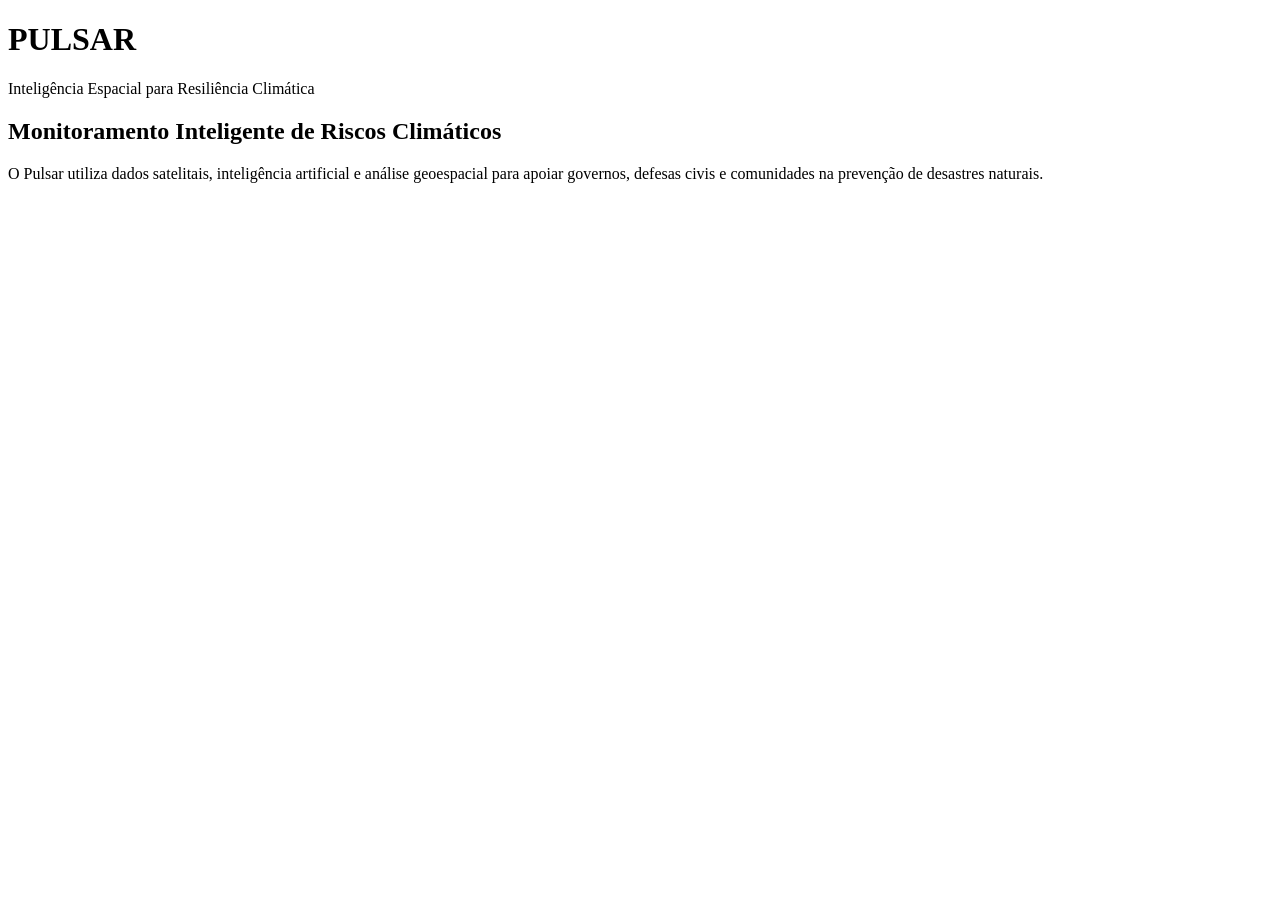
==== index.html @ d9151433 "feat: estrutura inicial do front-end Pulsar" ====
<!DOCTYPE html>
<html lang="pt-BR">
<head>
    <meta charset="UTF-8">
    <meta name="viewport" content="width=device-width, initial-scale=1.0">
    <title>Pulsar | Inteligência Espacial para Resiliência Climática</title>

    <link rel="stylesheet" href="css/style.css">
</head>

<body>

    <header>
        <h1>PULSAR</h1>
        <p>Inteligência Espacial para Resiliência Climática</p>
    </header>

    <main>

        <section>
            <h2>Monitoramento Inteligente de Riscos Climáticos</h2>

            <p>
                O Pulsar utiliza dados satelitais, inteligência artificial e análise geoespacial
                para apoiar governos, defesas civis e comunidades na prevenção de desastres naturais.
            </p>

        </section>

    </main>

    <script src="js/script.js"></script>

</body>
</html>
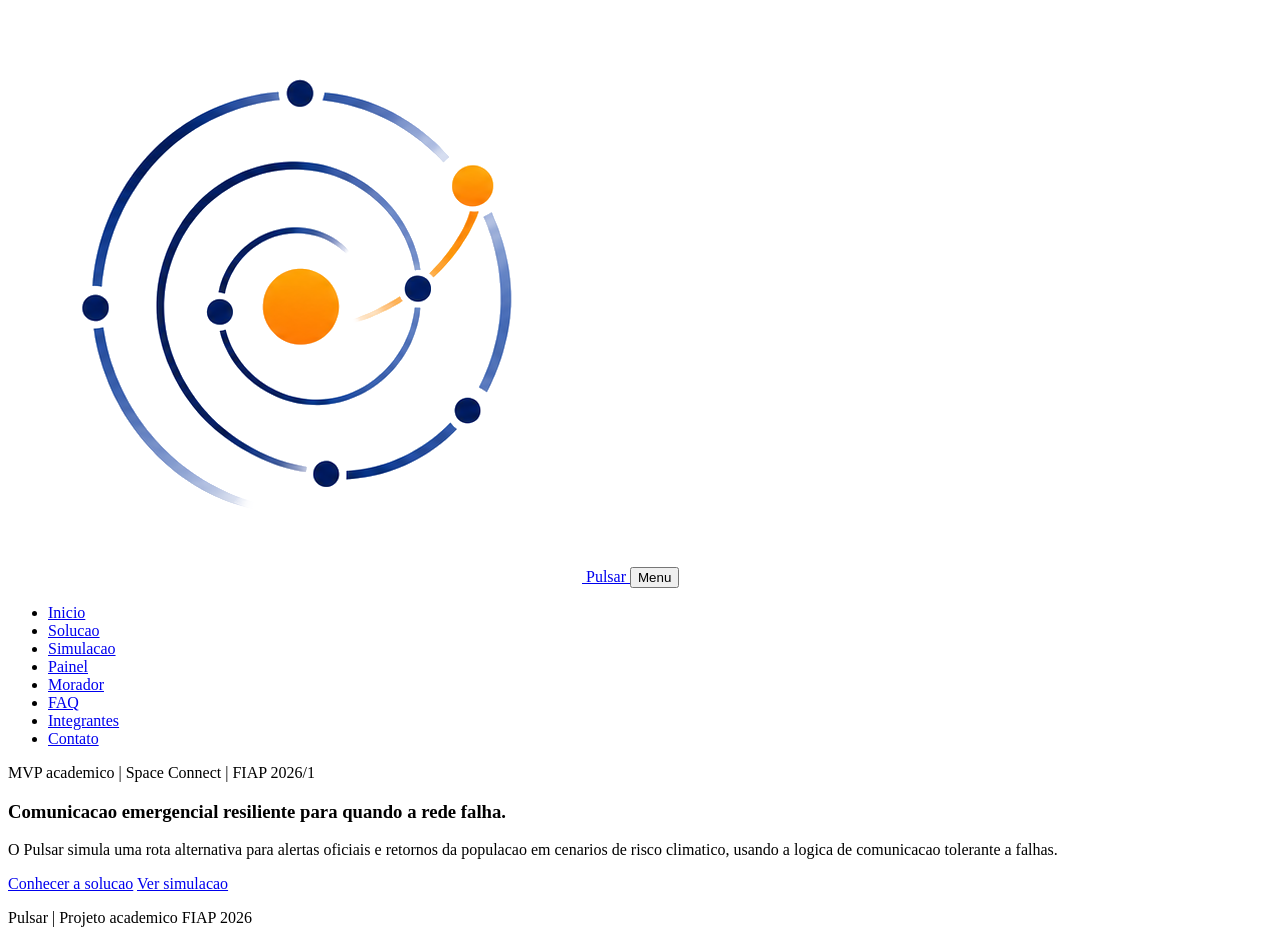
==== commit 2e88831f: "cria estrutura base das paginas" ====
--- a/index.html
+++ b/index.html
@@ -3,33 +3,58 @@
 <head>
     <meta charset="UTF-8">
     <meta name="viewport" content="width=device-width, initial-scale=1.0">
-    <title>Pulsar | Inteligência Espacial para Resiliência Climática</title>
-
+    <title>Pulsar | Comunicacao emergencial resiliente</title>
     <link rel="stylesheet" href="css/style.css">
 </head>
+<body>
+    <header class="site-header">
+        <div class="nav-container">
+            <a class="brand" href="index.html">
+                <img src="img/pulsar_icone_transparente.png" alt="Icone Pulsar">
+                <span>Pulsar</span>
+            </a>
 
-<body>
+            <button class="menu-toggle" type="button" aria-label="Abrir menu" aria-expanded="false" aria-controls="menu-principal">
+                Menu
+            </button>
 
-    <header>
-        <h1>PULSAR</h1>
-        <p>Inteligência Espacial para Resiliência Climática</p>
+            <nav class="site-nav" id="menu-principal">
+                <ul>
+                    <li><a class="active" href="index.html">Inicio</a></li>
+                    <li><a href="pages/sobre.html">Solucao</a></li>
+                    <li><a href="pages/simulador.html">Simulacao</a></li>
+                    <li><a href="pages/painel.html">Painel</a></li>
+                    <li><a href="pages/morador.html">Morador</a></li>
+                    <li><a href="pages/faq.html">FAQ</a></li>
+                    <li><a href="pages/integrantes.html">Integrantes</a></li>
+                    <li><a href="pages/contato.html">Contato</a></li>
+                </ul>
+            </nav>
+        </div>
     </header>
 
     <main>
+        <section class="hero-section home-hero">
+            <article class="hero-text">
+                <p class="tag">MVP academico | Space Connect | FIAP 2026/1</p>
+                <h1>Comunicacao emergencial resiliente para quando a rede falha.</h1>
+                <p>
+                    O Pulsar simula uma rota alternativa para alertas oficiais e retornos da populacao
+                    em cenarios de risco climatico, usando a logica de comunicacao tolerante a falhas.
+                </p>
 
-        <section>
-            <h2>Monitoramento Inteligente de Riscos Climáticos</h2>
-
-            <p>
-                O Pulsar utiliza dados satelitais, inteligência artificial e análise geoespacial
-                para apoiar governos, defesas civis e comunidades na prevenção de desastres naturais.
-            </p>
-
+                <nav class="hero-actions" aria-label="Acoes principais">
+                    <a class="btn primary" href="pages/sobre.html">Conhecer a solucao</a>
+                    <a class="btn secondary" href="pages/simulador.html">Ver simulacao</a>
+                </nav>
+            </article>
         </section>
-
     </main>
 
+    <footer class="site-footer">
+        <p>Pulsar | Projeto academico FIAP 2026</p>
+    </footer>
+
     <script src="js/script.js"></script>
-
 </body>
-</html>+</html>
--- a/css/style.css
+++ b/css/style.css
@@ -0,0 +1,16 @@
+:root {
+    --azul-principal: #0B2B6F;
+    --azul-institucional: #174B9A;
+    --azul-tecnico: #235C85;
+    --fundo-principal: #F6F8FB;
+    --fundo-superficie: #FBFCFF;
+    --borda-suave: #D9E2EF;
+    --texto-principal: #11243D;
+    --texto-secundario: #64748B;
+    --laranja: #F28A00;
+    --laranja-suave: #FFF7EC;
+    --vermelho: #E11D2E;
+    --verde: #178D46;
+    --sombra: 0 10px 24px rgba(17, 36, 61, 0.08);
+}
+
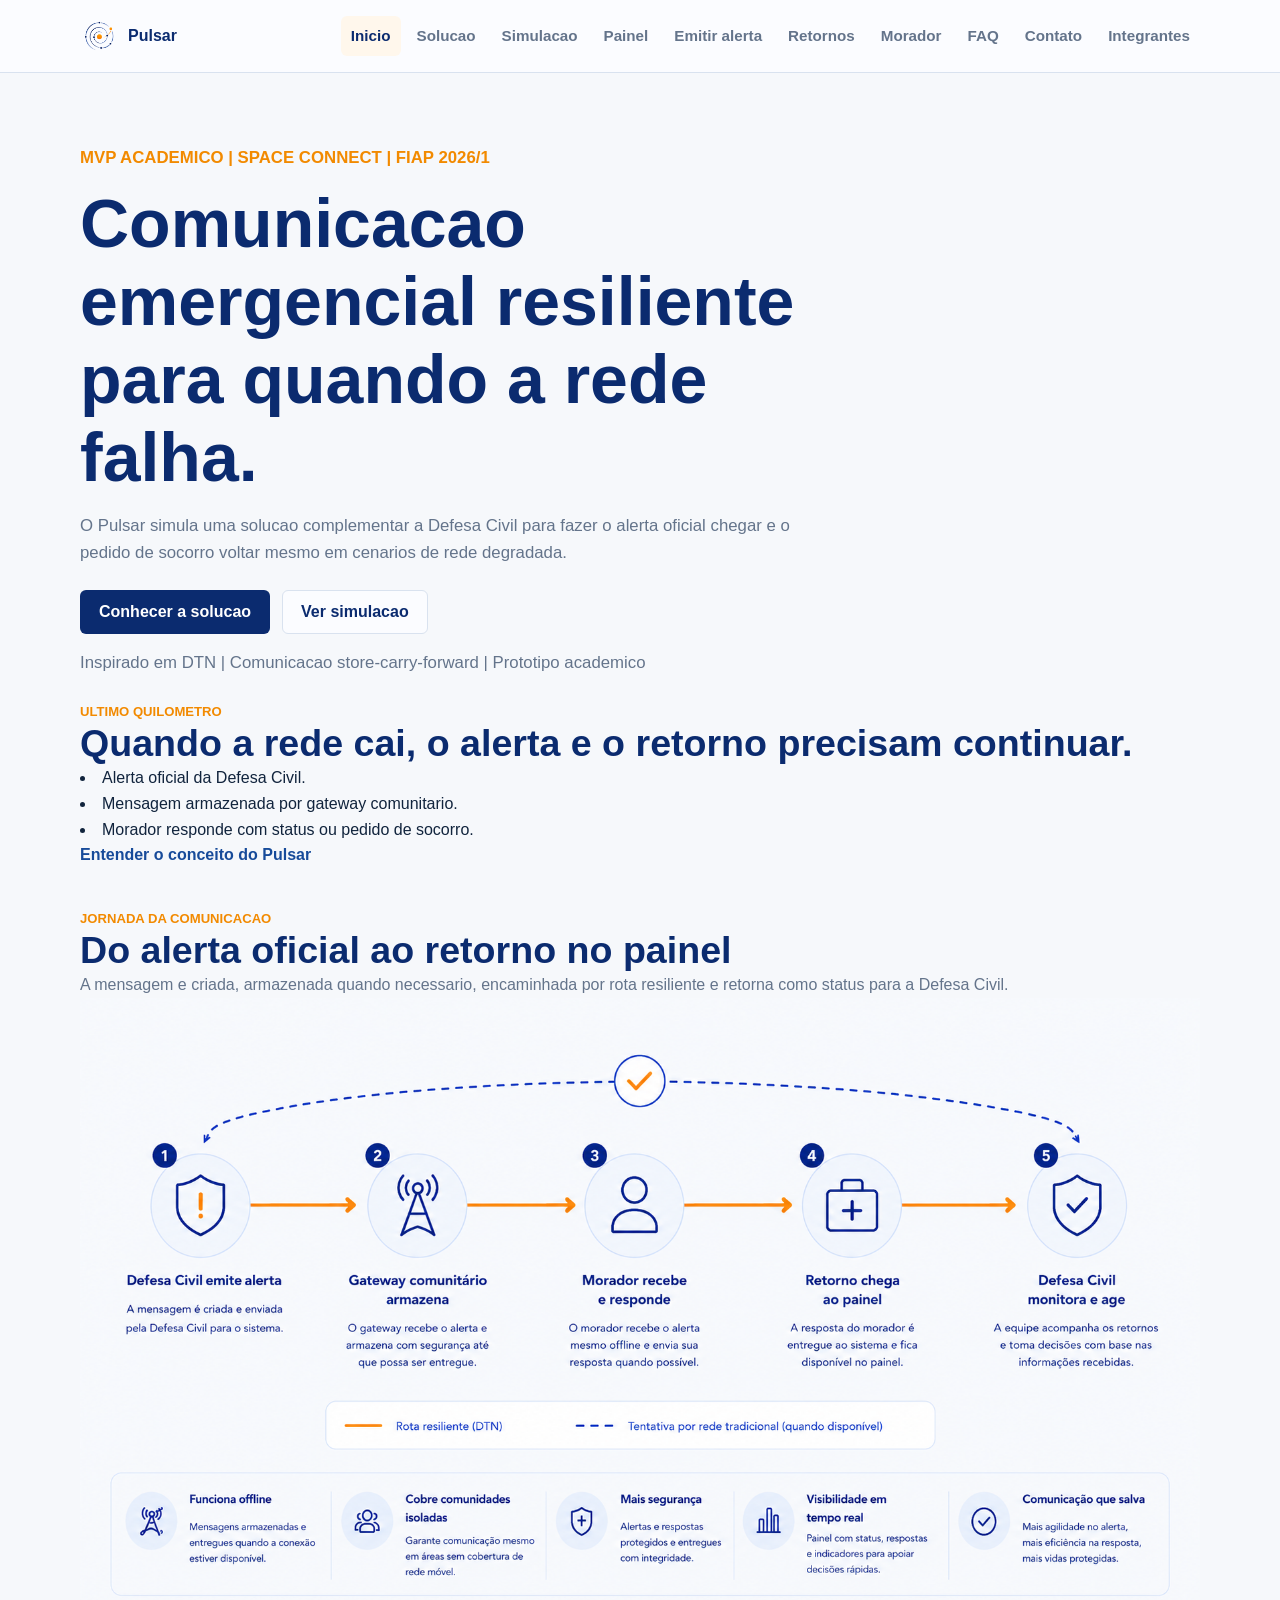
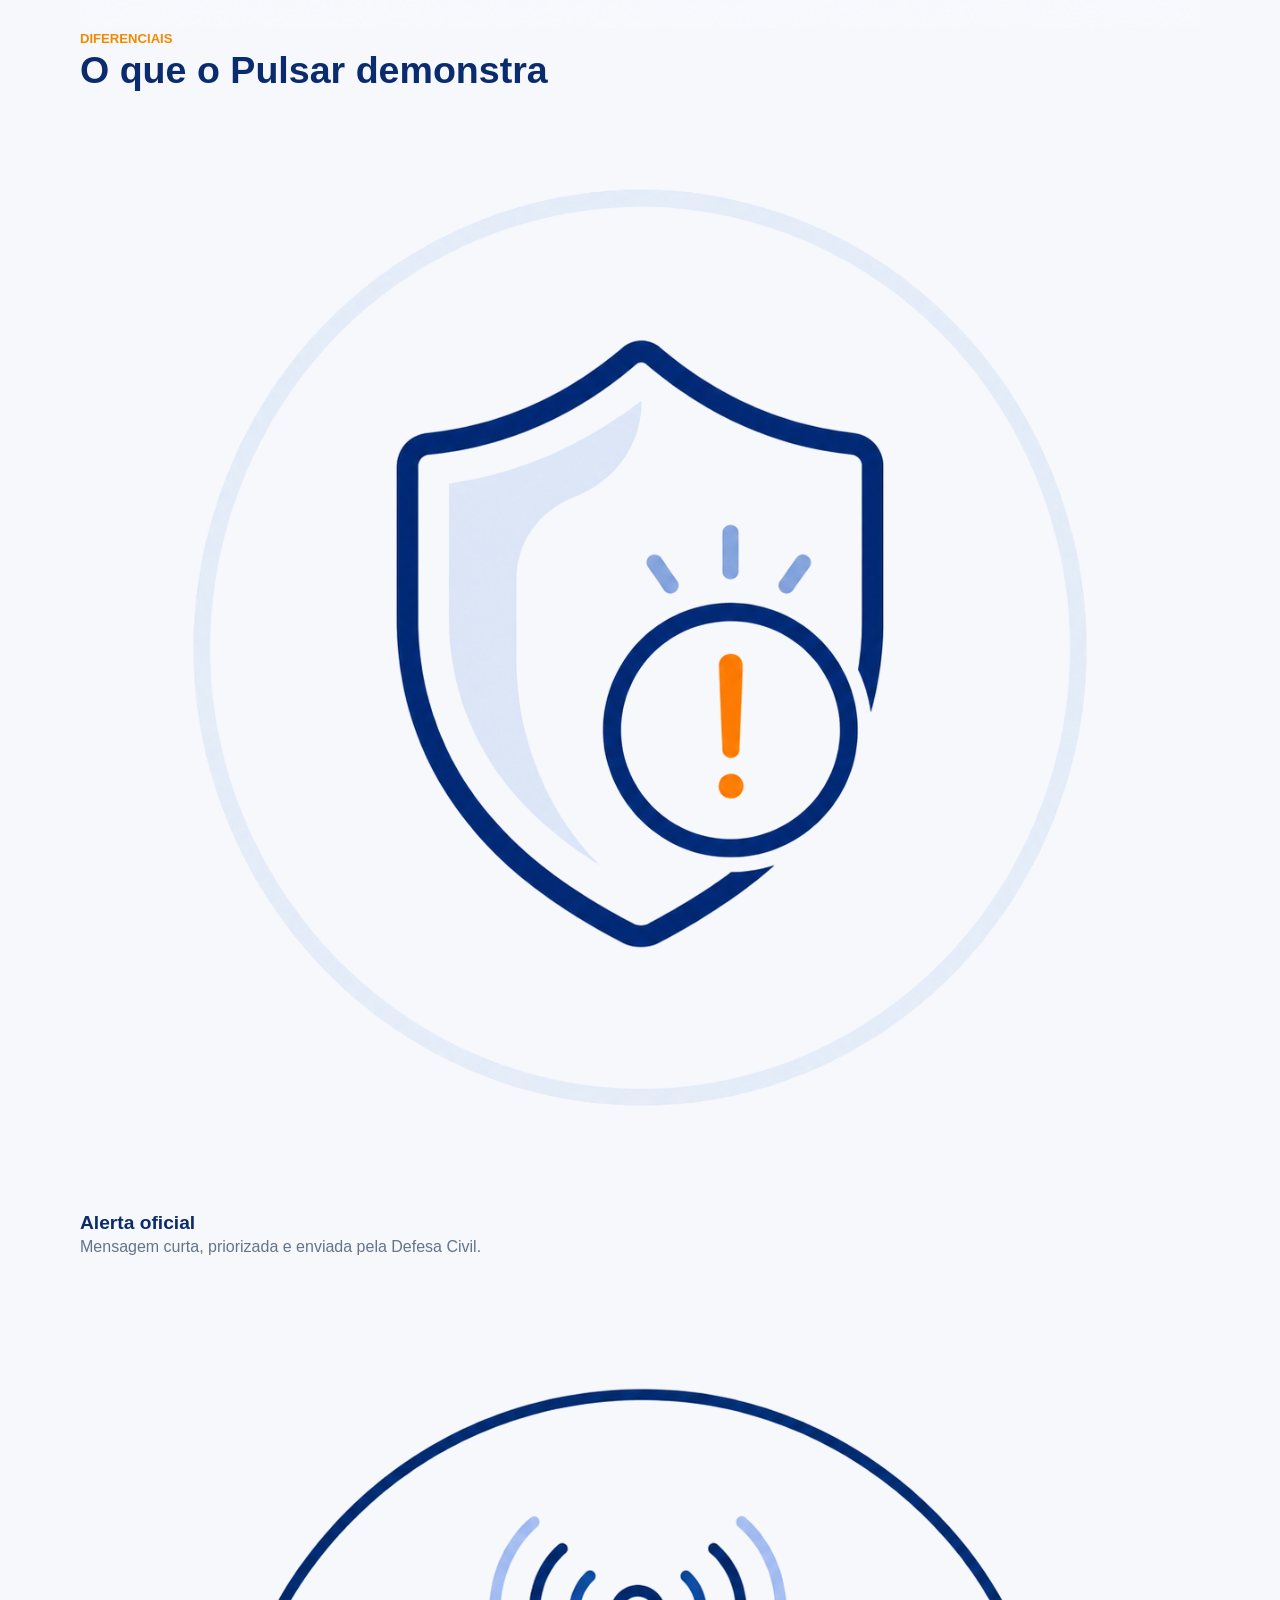
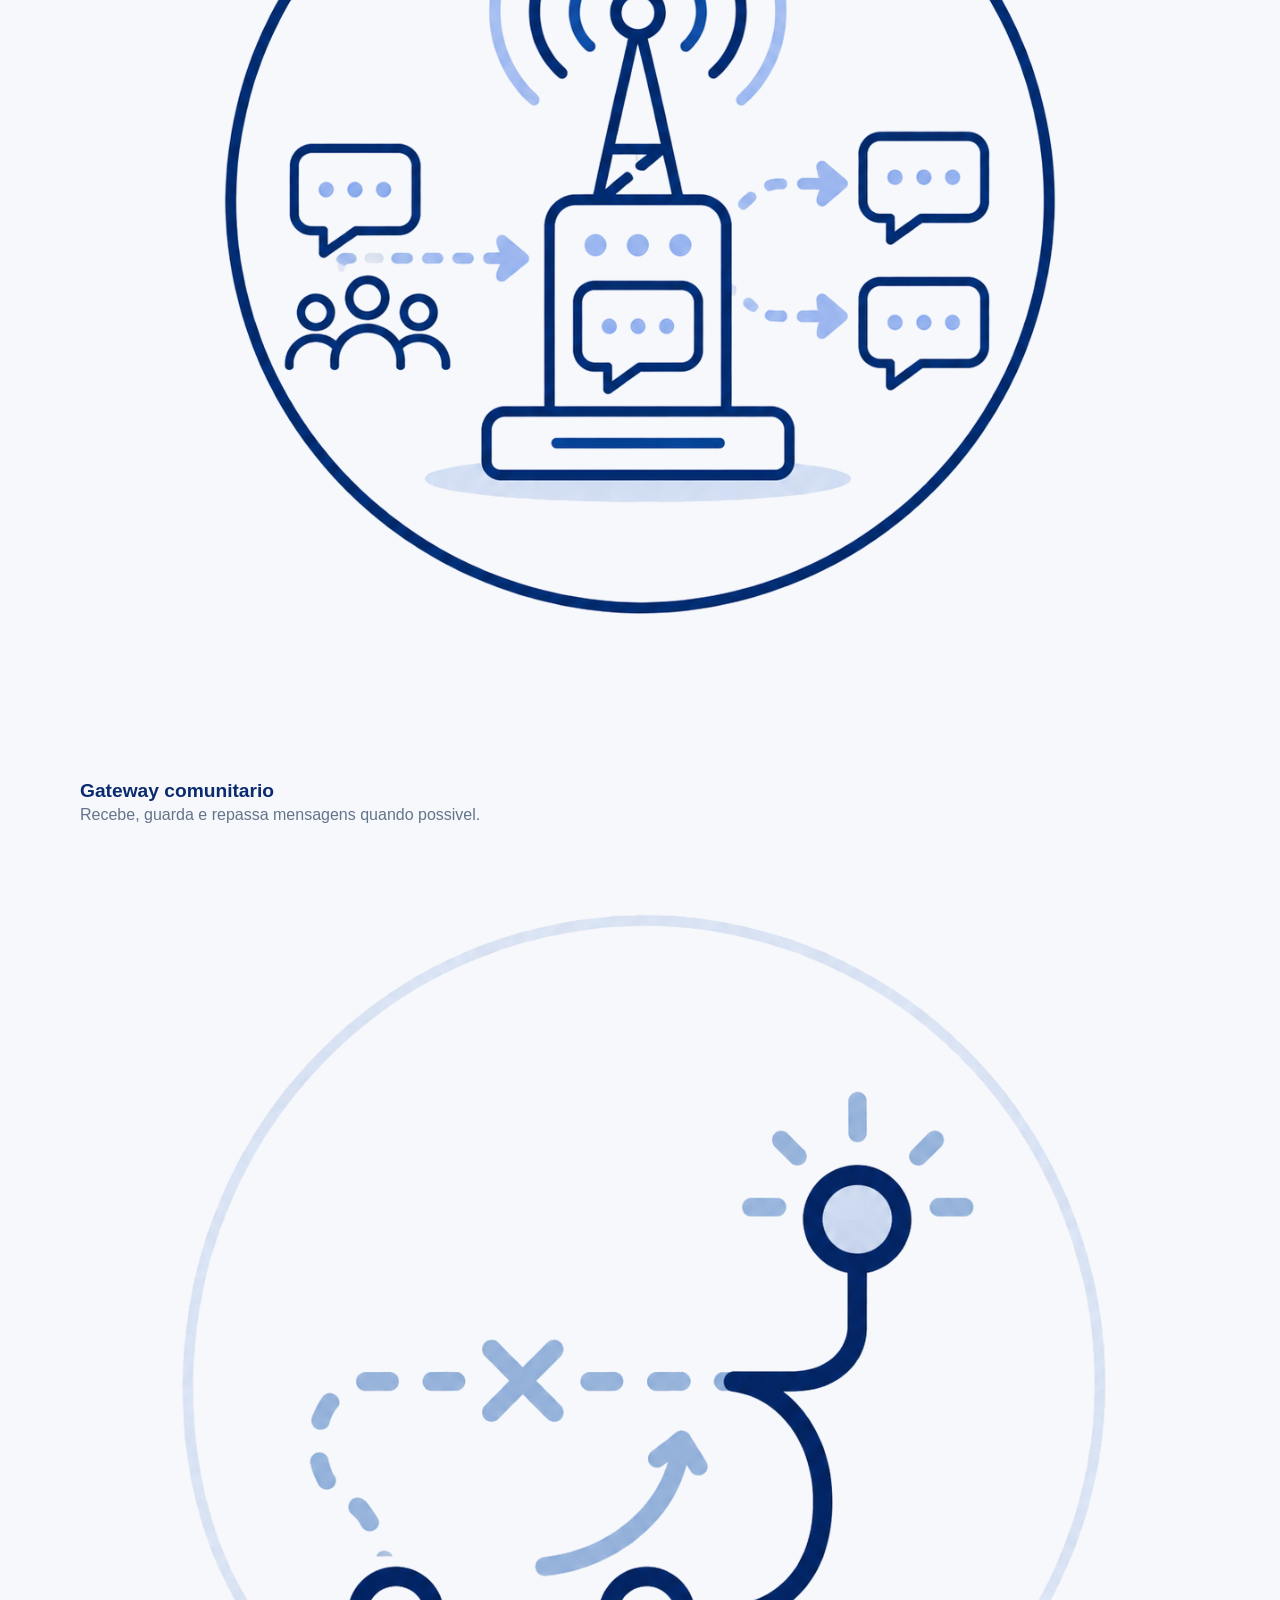
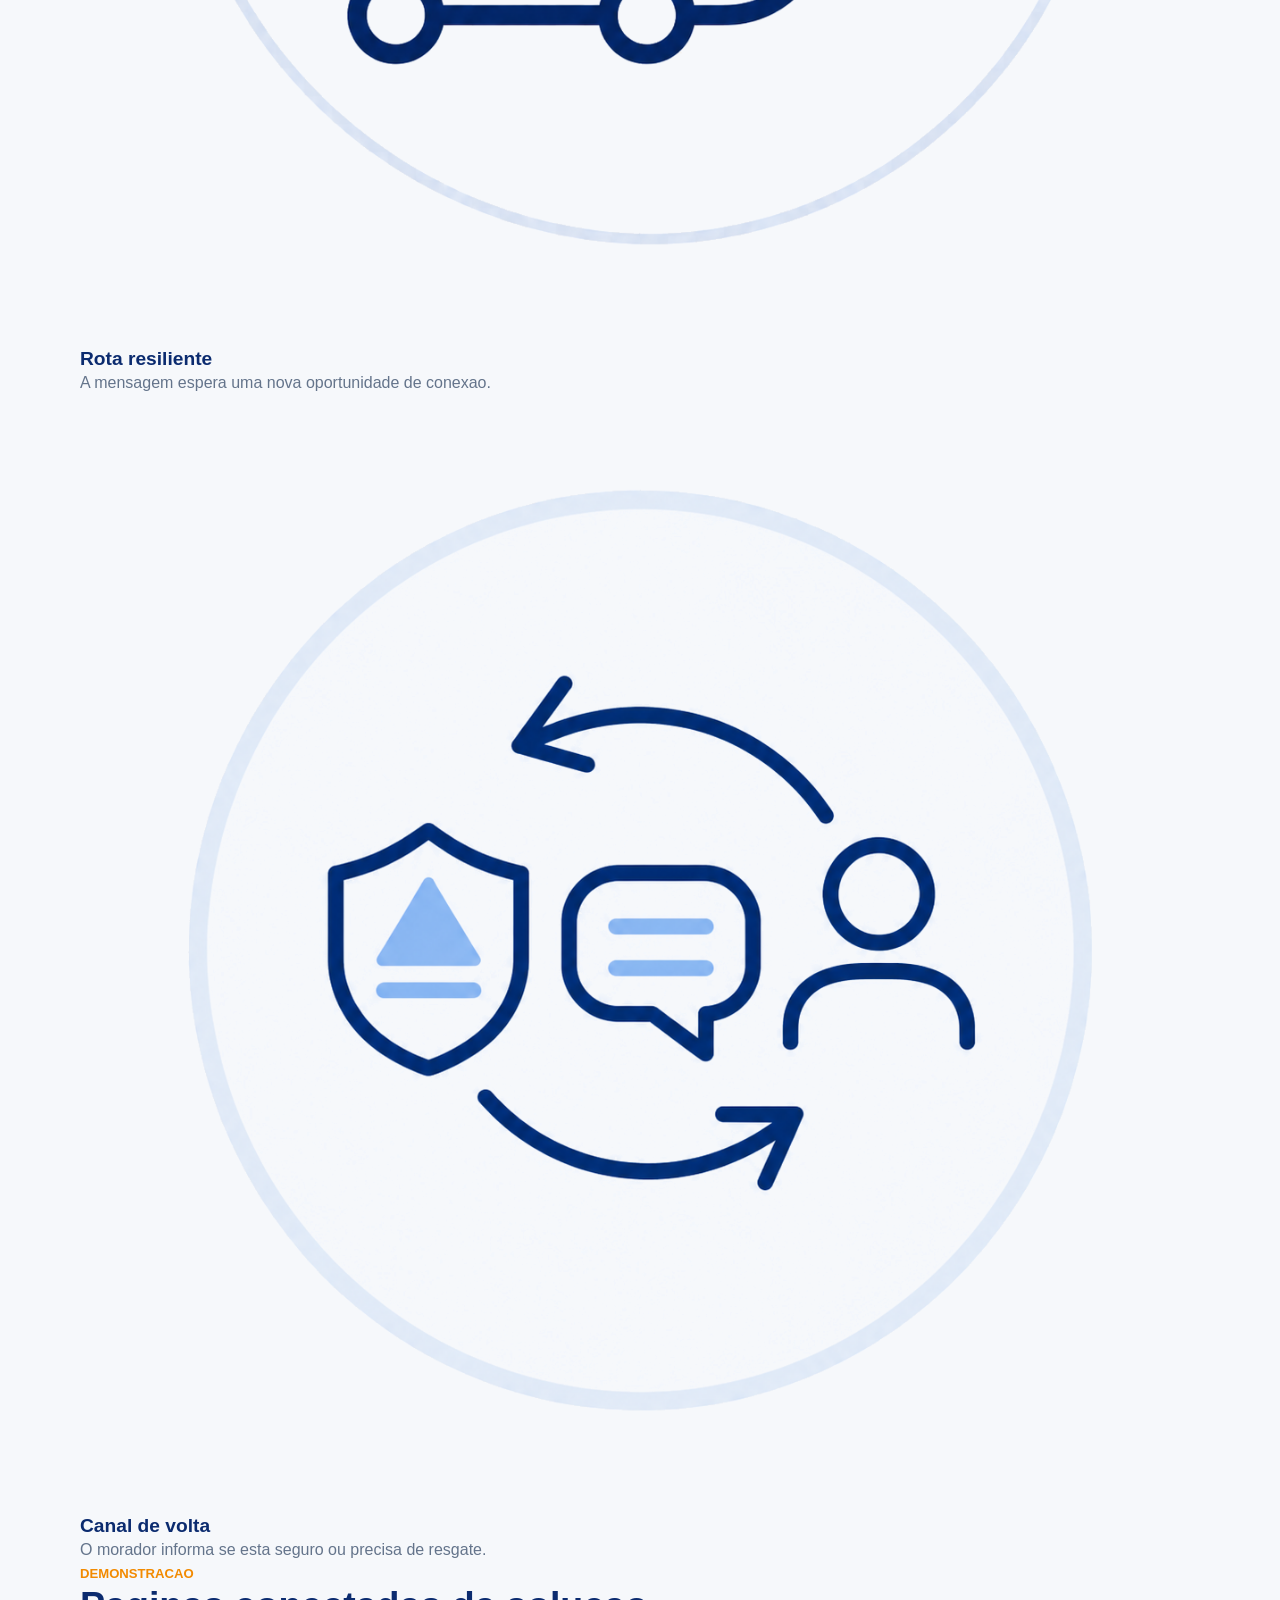
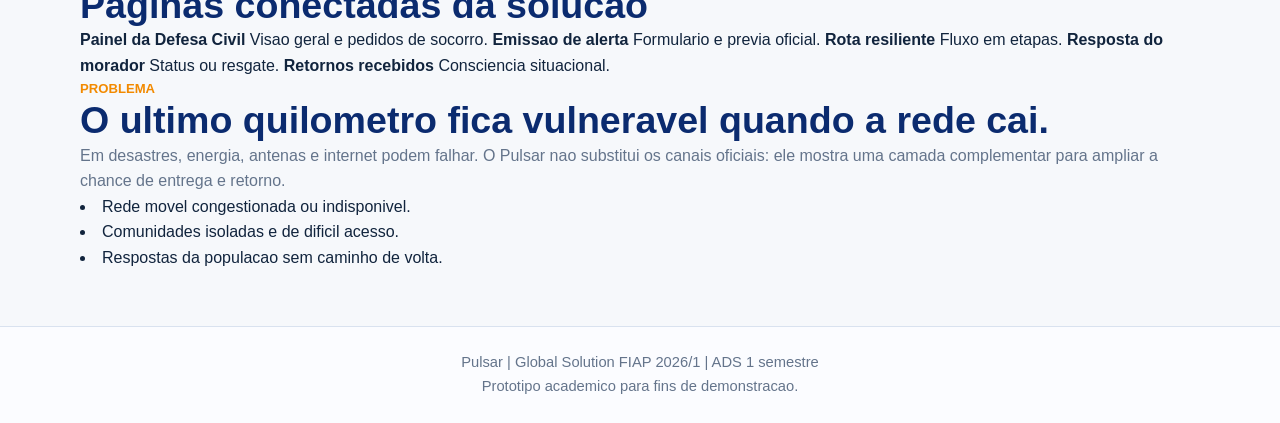
==== commit 6e212c17: "conteudo da pagina inicial adc" ====
--- a/index.html
+++ b/index.html
@@ -24,10 +24,12 @@
                     <li><a href="pages/sobre.html">Solucao</a></li>
                     <li><a href="pages/simulador.html">Simulacao</a></li>
                     <li><a href="pages/painel.html">Painel</a></li>
+                    <li><a href="pages/emitir-alerta.html">Emitir alerta</a></li>
+                    <li><a href="pages/retornos.html">Retornos</a></li>
                     <li><a href="pages/morador.html">Morador</a></li>
                     <li><a href="pages/faq.html">FAQ</a></li>
+                    <li><a href="pages/contato.html">Contato</a></li>
                     <li><a href="pages/integrantes.html">Integrantes</a></li>
-                    <li><a href="pages/contato.html">Contato</a></li>
                 </ul>
             </nav>
         </div>
@@ -39,20 +41,135 @@
                 <p class="tag">MVP academico | Space Connect | FIAP 2026/1</p>
                 <h1>Comunicacao emergencial resiliente para quando a rede falha.</h1>
                 <p>
-                    O Pulsar simula uma rota alternativa para alertas oficiais e retornos da populacao
-                    em cenarios de risco climatico, usando a logica de comunicacao tolerante a falhas.
+                    O Pulsar simula uma solucao complementar a Defesa Civil para fazer o alerta oficial chegar
+                    e o pedido de socorro voltar mesmo em cenarios de rede degradada.
                 </p>
 
                 <nav class="hero-actions" aria-label="Acoes principais">
                     <a class="btn primary" href="pages/sobre.html">Conhecer a solucao</a>
                     <a class="btn secondary" href="pages/simulador.html">Ver simulacao</a>
                 </nav>
+
+                <p class="small-note">Inspirado em DTN | Comunicacao store-carry-forward | Prototipo academico</p>
             </article>
+
+            <aside class="home-summary" aria-label="Resumo do problema">
+                <p class="tag">Ultimo quilometro</p>
+                <h2>Quando a rede cai, o alerta e o retorno precisam continuar.</h2>
+                <ul>
+                    <li>Alerta oficial da Defesa Civil.</li>
+                    <li>Mensagem armazenada por gateway comunitario.</li>
+                    <li>Morador responde com status ou pedido de socorro.</li>
+                </ul>
+                <a class="text-link" href="pages/sobre.html">Entender o conceito do Pulsar</a>
+            </aside>
+        </section>
+
+        <section class="communication-journey" aria-labelledby="jornada-comunicacao">
+            <header class="section-heading">
+                <p class="tag">Jornada da comunicacao</p>
+                <h2 id="jornada-comunicacao">Do alerta oficial ao retorno no painel</h2>
+                <p>
+                    A mensagem e criada, armazenada quando necessario, encaminhada por rota resiliente
+                    e retorna como status para a Defesa Civil.
+                </p>
+            </header>
+
+            <figure class="journey-image-box">
+                <img src="img/jornada-comunicacao.png" alt="Jornada de comunicacao do Pulsar, da emissao do alerta ate o retorno no painel.">
+            </figure>
+        </section>
+
+        <section class="home-organized-grid">
+            <article class="home-panel">
+                <header class="section-heading">
+                    <p class="tag">Diferenciais</p>
+                    <h2 id="diferenciais">O que o Pulsar demonstra</h2>
+                </header>
+
+                <section class="home-feature-grid" aria-label="Diferenciais do Pulsar">
+                    <article class="info-card">
+                        <img class="feature-icon" src="img/diferencial-alerta-oficial.png" alt="Icone de alerta oficial">
+                        <h3>Alerta oficial</h3>
+                        <p>Mensagem curta, priorizada e enviada pela Defesa Civil.</p>
+                    </article>
+
+                    <article class="info-card">
+                        <img class="feature-icon" src="img/diferencial-gateway-comunitario.png" alt="Icone de gateway comunitario">
+                        <h3>Gateway comunitario</h3>
+                        <p>Recebe, guarda e repassa mensagens quando possivel.</p>
+                    </article>
+
+                    <article class="info-card">
+                        <img class="feature-icon" src="img/diferencial-rota-resiliente.png" alt="Icone de rota resiliente">
+                        <h3>Rota resiliente</h3>
+                        <p>A mensagem espera uma nova oportunidade de conexao.</p>
+                    </article>
+
+                    <article class="info-card">
+                        <img class="feature-icon" src="img/diferencial-canal-volta.png" alt="Icone de canal de volta">
+                        <h3>Canal de volta</h3>
+                        <p>O morador informa se esta seguro ou precisa de resgate.</p>
+                    </article>
+                </section>
+            </article>
+
+            <article class="home-panel">
+                <header class="section-heading">
+                    <p class="tag">Demonstracao</p>
+                    <h2 id="jornada">Paginas conectadas da solucao</h2>
+                </header>
+
+                <nav class="journey-grid compact-links" aria-label="Paginas da demonstracao">
+                    <a class="journey-card" href="pages/painel.html">
+                        <strong>Painel da Defesa Civil</strong>
+                        <span>Visao geral e pedidos de socorro.</span>
+                    </a>
+
+                    <a class="journey-card" href="pages/emitir-alerta.html">
+                        <strong>Emissao de alerta</strong>
+                        <span>Formulario e previa oficial.</span>
+                    </a>
+
+                    <a class="journey-card" href="pages/simulador.html">
+                        <strong>Rota resiliente</strong>
+                        <span>Fluxo em etapas.</span>
+                    </a>
+
+                    <a class="journey-card" href="pages/morador.html">
+                        <strong>Resposta do morador</strong>
+                        <span>Status ou resgate.</span>
+                    </a>
+
+                    <a class="journey-card" href="pages/retornos.html">
+                        <strong>Retornos recebidos</strong>
+                        <span>Consciencia situacional.</span>
+                    </a>
+                </nav>
+            </article>
+        </section>
+
+        <section class="problem-band home-problem">
+            <header>
+                <p class="tag">Problema</p>
+                <h2>O ultimo quilometro fica vulneravel quando a rede cai.</h2>
+                <p>
+                    Em desastres, energia, antenas e internet podem falhar. O Pulsar nao substitui os canais oficiais:
+                    ele mostra uma camada complementar para ampliar a chance de entrega e retorno.
+                </p>
+            </header>
+
+            <ul>
+                <li>Rede movel congestionada ou indisponivel.</li>
+                <li>Comunidades isoladas e de dificil acesso.</li>
+                <li>Respostas da populacao sem caminho de volta.</li>
+            </ul>
         </section>
     </main>
 
     <footer class="site-footer">
-        <p>Pulsar | Projeto academico FIAP 2026</p>
+        <p>Pulsar | Global Solution FIAP 2026/1 | ADS 1 semestre</p>
+        <p>Prototipo academico para fins de demonstracao.</p>
     </footer>
 
     <script src="js/script.js"></script>
--- a/css/style.css
+++ b/css/style.css
@@ -14,3 +14,304 @@
     --sombra: 0 10px 24px rgba(17, 36, 61, 0.08);
 }
 
+* {
+    box-sizing: border-box;
+    margin: 0;
+    padding: 0;
+}
+
+html {
+    scroll-behavior: smooth;
+}
+
+body {
+    min-height: 100vh;
+    background: var(--fundo-principal);
+    color: var(--texto-principal);
+    font-family: Arial, Helvetica, sans-serif;
+    line-height: 1.6;
+    overflow-x: hidden;
+}
+
+img {
+    display: block;
+    max-width: 100%;
+}
+
+a {
+    color: inherit;
+    text-decoration: none;
+}
+
+ul,
+ol {
+    list-style-position: inside;
+}
+
+button,
+input,
+select,
+textarea {
+    font: inherit;
+}
+
+button,
+a {
+    -webkit-tap-highlight-color: transparent;
+}
+
+.site-header {
+    position: sticky;
+    top: 0;
+    z-index: 10;
+    background: rgba(251, 252, 255, 0.96);
+    border-bottom: 1px solid var(--borda-suave);
+    backdrop-filter: blur(12px);
+}
+
+.nav-container {
+    width: min(1120px, calc(100% - 32px));
+    margin: 0 auto;
+    min-height: 72px;
+    display: flex;
+    align-items: center;
+    justify-content: space-between;
+    gap: 24px;
+}
+
+.brand {
+    display: inline-flex;
+    align-items: center;
+    gap: 10px;
+    color: var(--azul-principal);
+    font-weight: 700;
+    letter-spacing: 0;
+}
+
+.brand img {
+    width: 38px;
+    height: 38px;
+    object-fit: contain;
+}
+
+.menu-toggle {
+    display: none;
+    border: 1px solid var(--borda-suave);
+    border-radius: 6px;
+    background: var(--fundo-superficie);
+    color: var(--azul-principal);
+    padding: 8px 12px;
+    cursor: pointer;
+}
+
+.site-nav ul {
+    display: flex;
+    align-items: center;
+    gap: 6px;
+    list-style: none;
+}
+
+.site-nav a {
+    display: inline-flex;
+    align-items: center;
+    min-height: 40px;
+    border-radius: 6px;
+    color: var(--texto-secundario);
+    font-size: 0.95rem;
+    font-weight: 600;
+    padding: 8px 10px;
+    transition: color 0.2s ease, background-color 0.2s ease;
+}
+
+.site-nav a:hover,
+.site-nav a.active {
+    background: var(--laranja-suave);
+    color: var(--azul-principal);
+}
+
+main {
+    width: min(1120px, calc(100% - 32px));
+    margin: 0 auto;
+    padding: 56px 0;
+}
+
+.hero-section,
+.page-hero,
+.dashboard-title {
+    margin-bottom: 40px;
+}
+
+.hero-section,
+.page-hero {
+    display: grid;
+    gap: 24px;
+}
+
+.hero-text,
+.page-hero,
+.dashboard-title {
+    max-width: 760px;
+}
+
+.tag {
+    color: var(--laranja);
+    font-size: 0.82rem;
+    font-weight: 700;
+    letter-spacing: 0;
+    text-transform: uppercase;
+}
+
+h1,
+h2,
+h3 {
+    color: var(--azul-principal);
+    line-height: 1.15;
+}
+
+h1 {
+    font-size: clamp(2.2rem, 6vw, 4.25rem);
+    margin-top: 12px;
+}
+
+h2 {
+    font-size: clamp(1.6rem, 4vw, 2.35rem);
+}
+
+h3 {
+    font-size: 1.2rem;
+}
+
+p {
+    color: var(--texto-secundario);
+}
+
+.hero-text p,
+.page-hero p,
+.dashboard-title p {
+    margin-top: 16px;
+    font-size: 1.05rem;
+}
+
+.hero-actions,
+.next-actions,
+.form-actions,
+.sim-controls {
+    display: flex;
+    flex-wrap: wrap;
+    gap: 12px;
+    margin-top: 24px;
+}
+
+.btn {
+    display: inline-flex;
+    align-items: center;
+    justify-content: center;
+    min-height: 44px;
+    border: 1px solid transparent;
+    border-radius: 6px;
+    font-weight: 700;
+    line-height: 1;
+    padding: 12px 18px;
+    cursor: pointer;
+    transition: transform 0.2s ease, box-shadow 0.2s ease, background-color 0.2s ease, border-color 0.2s ease;
+}
+
+.btn:hover {
+    transform: translateY(-1px);
+    box-shadow: var(--sombra);
+}
+
+.btn.primary {
+    background: var(--azul-principal);
+    color: #FFFFFF;
+}
+
+.btn.secondary {
+    background: var(--fundo-superficie);
+    border-color: var(--borda-suave);
+    color: var(--azul-principal);
+}
+
+.btn.ghost {
+    background: transparent;
+    color: var(--azul-principal);
+}
+
+.btn.alert {
+    background: var(--vermelho);
+    color: #FFFFFF;
+}
+
+.btn.full {
+    width: 100%;
+}
+
+.text-link {
+    color: var(--azul-institucional);
+    font-weight: 700;
+}
+
+.text-link:hover {
+    color: var(--laranja);
+}
+
+.site-footer {
+    border-top: 1px solid var(--borda-suave);
+    background: var(--fundo-superficie);
+    padding: 24px 16px;
+    text-align: center;
+}
+
+.site-footer p {
+    color: var(--texto-secundario);
+    font-size: 0.92rem;
+}
+
+@media (max-width: 767px) {
+    .nav-container {
+        min-height: 64px;
+        flex-wrap: wrap;
+        padding: 12px 0;
+    }
+
+    .menu-toggle {
+        display: inline-flex;
+    }
+
+    .site-nav {
+        display: none;
+        width: 100%;
+    }
+
+    .site-nav.open {
+        display: block;
+    }
+
+    .site-nav ul {
+        align-items: stretch;
+        flex-direction: column;
+        gap: 4px;
+        padding: 8px 0 4px;
+    }
+
+    .site-nav a {
+        justify-content: center;
+        width: 100%;
+    }
+
+    main {
+        padding: 40px 0;
+    }
+
+    .hero-actions,
+    .next-actions,
+    .form-actions,
+    .sim-controls {
+        flex-direction: column;
+    }
+
+    .btn {
+        width: 100%;
+    }
+}
+
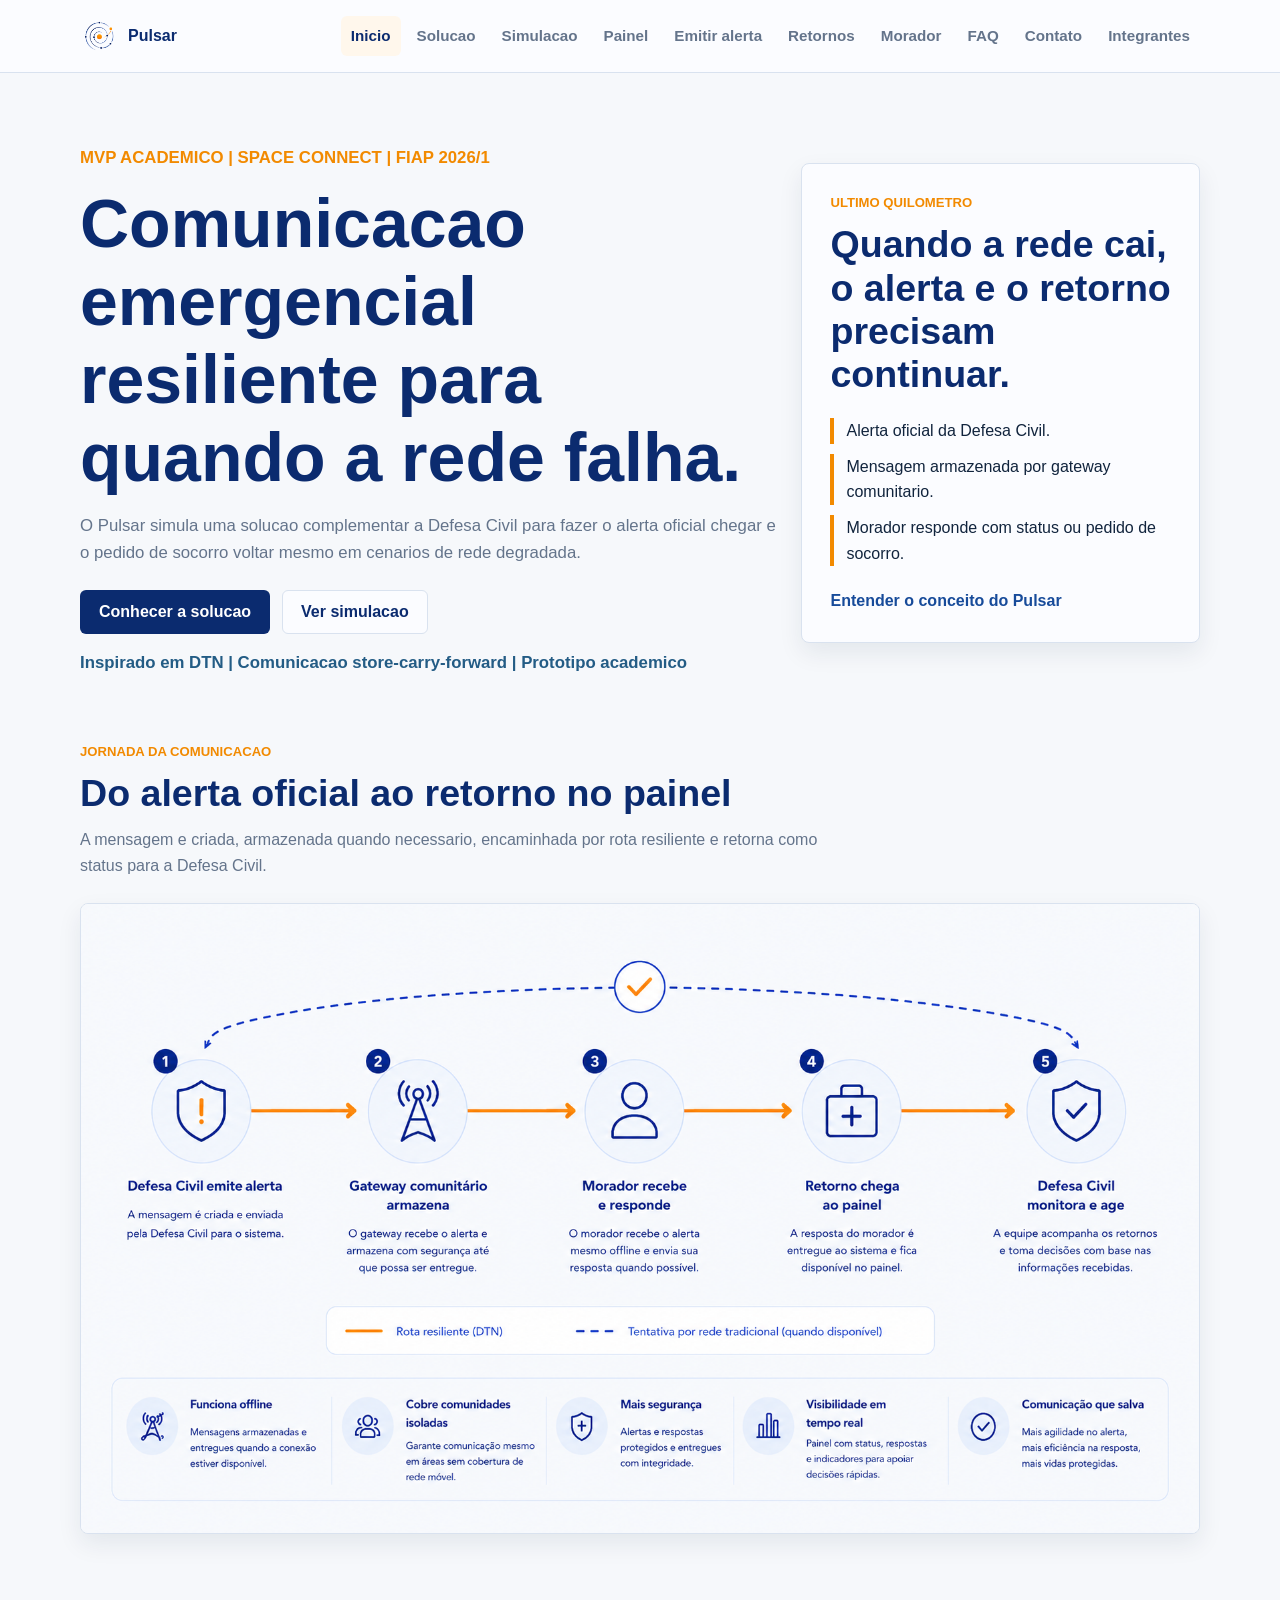
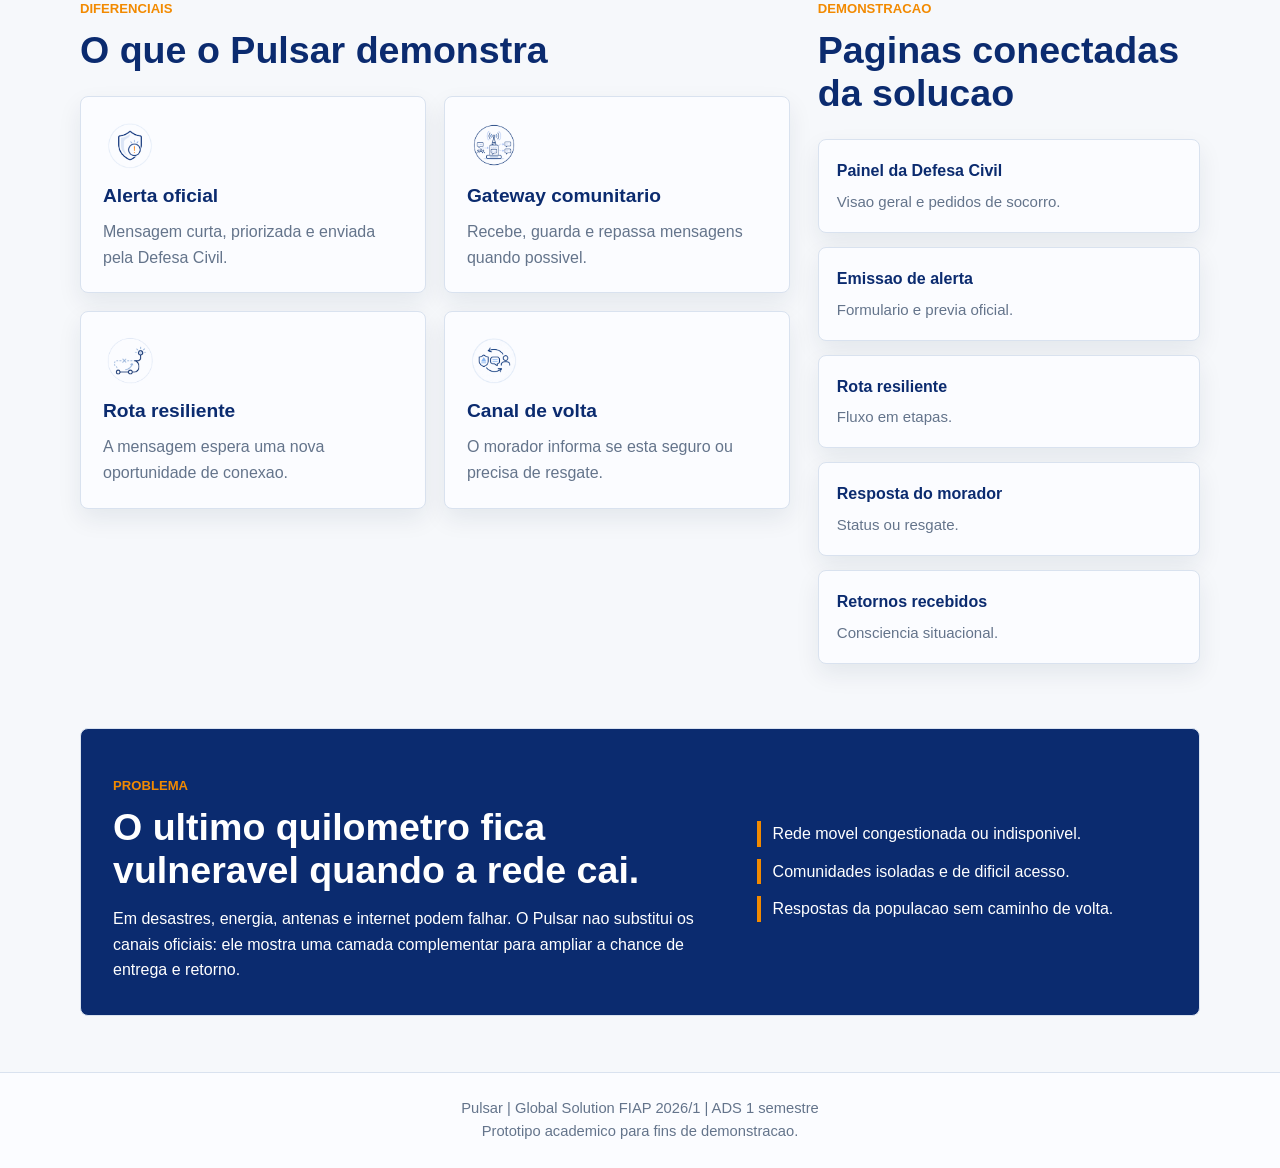
==== commit 240c17fd: "organizado  imagens em asset conforme docGS" ====
--- a/index.html
+++ b/index.html
@@ -10,7 +10,7 @@
     <header class="site-header">
         <div class="nav-container">
             <a class="brand" href="index.html">
-                <img src="img/pulsar_icone_transparente.png" alt="Icone Pulsar">
+                <img src="assets/pulsar_icone_transparente.png" alt="Icone Pulsar">
                 <span>Pulsar</span>
             </a>
 
@@ -76,7 +76,7 @@
             </header>
 
             <figure class="journey-image-box">
-                <img src="img/jornada-comunicacao.png" alt="Jornada de comunicacao do Pulsar, da emissao do alerta ate o retorno no painel.">
+                <img src="assets/jornada-comunicacao.png" alt="Jornada de comunicacao do Pulsar, da emissao do alerta ate o retorno no painel.">
             </figure>
         </section>
 
@@ -89,25 +89,25 @@
 
                 <section class="home-feature-grid" aria-label="Diferenciais do Pulsar">
                     <article class="info-card">
-                        <img class="feature-icon" src="img/diferencial-alerta-oficial.png" alt="Icone de alerta oficial">
+                        <img class="feature-icon" src="assets/diferencial-alerta-oficial.png" alt="Icone de alerta oficial">
                         <h3>Alerta oficial</h3>
                         <p>Mensagem curta, priorizada e enviada pela Defesa Civil.</p>
                     </article>
 
                     <article class="info-card">
-                        <img class="feature-icon" src="img/diferencial-gateway-comunitario.png" alt="Icone de gateway comunitario">
+                        <img class="feature-icon" src="assets/diferencial-gateway-comunitario.png" alt="Icone de gateway comunitario">
                         <h3>Gateway comunitario</h3>
                         <p>Recebe, guarda e repassa mensagens quando possivel.</p>
                     </article>
 
                     <article class="info-card">
-                        <img class="feature-icon" src="img/diferencial-rota-resiliente.png" alt="Icone de rota resiliente">
+                        <img class="feature-icon" src="assets/diferencial-rota-resiliente.png" alt="Icone de rota resiliente">
                         <h3>Rota resiliente</h3>
                         <p>A mensagem espera uma nova oportunidade de conexao.</p>
                     </article>
 
                     <article class="info-card">
-                        <img class="feature-icon" src="img/diferencial-canal-volta.png" alt="Icone de canal de volta">
+                        <img class="feature-icon" src="assets/diferencial-canal-volta.png" alt="Icone de canal de volta">
                         <h3>Canal de volta</h3>
                         <p>O morador informa se esta seguro ou precisa de resgate.</p>
                     </article>
--- a/css/style.css
+++ b/css/style.css
@@ -38,6 +38,18 @@
     max-width: 100%;
 }
 
+.sr-only {
+    position: absolute;
+    width: 1px;
+    height: 1px;
+    padding: 0;
+    margin: -1px;
+    overflow: hidden;
+    clip: rect(0, 0, 0, 0);
+    white-space: nowrap;
+    border: 0;
+}
+
 a {
     color: inherit;
     text-decoration: none;
@@ -255,6 +267,1134 @@
     color: var(--laranja);
 }
 
+.home-hero {
+    align-items: center;
+    grid-template-columns: minmax(0, 1.4fr) minmax(280px, 0.8fr);
+    min-height: 520px;
+}
+
+.small-note {
+    color: var(--azul-tecnico);
+    font-size: 0.9rem;
+    font-weight: 700;
+}
+
+.home-summary {
+    background: var(--fundo-superficie);
+    border: 1px solid var(--borda-suave);
+    border-radius: 8px;
+    box-shadow: var(--sombra);
+    padding: 28px;
+}
+
+.home-summary h2 {
+    margin-top: 10px;
+}
+
+.home-summary ul {
+    display: grid;
+    gap: 10px;
+    list-style: none;
+    margin: 22px 0;
+}
+
+.home-summary li {
+    border-left: 4px solid var(--laranja);
+    color: var(--texto-principal);
+    padding-left: 12px;
+}
+
+.section-heading {
+    max-width: 760px;
+}
+
+.section-heading h2 {
+    margin-top: 10px;
+}
+
+.section-heading p:not(.tag) {
+    margin-top: 12px;
+}
+
+.communication-journey,
+.home-organized-grid,
+.problem-band {
+    margin-top: 64px;
+}
+
+.journey-image-box {
+    margin-top: 24px;
+    overflow: hidden;
+    border: 1px solid var(--borda-suave);
+    border-radius: 8px;
+    background: var(--fundo-superficie);
+    box-shadow: var(--sombra);
+}
+
+.journey-image-box img {
+    width: 100%;
+}
+
+.home-organized-grid {
+    display: grid;
+    grid-template-columns: minmax(0, 1.3fr) minmax(280px, 0.7fr);
+    gap: 28px;
+    align-items: start;
+}
+
+.home-panel {
+    min-width: 0;
+}
+
+.home-feature-grid {
+    display: grid;
+    grid-template-columns: repeat(2, minmax(0, 1fr));
+    gap: 18px;
+    margin-top: 24px;
+}
+
+.info-card,
+.journey-card {
+    background: var(--fundo-superficie);
+    border: 1px solid var(--borda-suave);
+    border-radius: 8px;
+    box-shadow: var(--sombra);
+}
+
+.info-card {
+    display: grid;
+    gap: 12px;
+    padding: 22px;
+}
+
+.feature-icon {
+    width: 54px;
+    height: 54px;
+    object-fit: contain;
+}
+
+.info-card h3 {
+    color: var(--azul-principal);
+}
+
+.journey-grid {
+    display: grid;
+    gap: 14px;
+    margin-top: 24px;
+}
+
+.journey-card {
+    display: grid;
+    gap: 6px;
+    padding: 18px;
+    transition: border-color 0.2s ease, transform 0.2s ease, box-shadow 0.2s ease;
+}
+
+.journey-card:hover {
+    border-color: var(--laranja);
+    transform: translateY(-1px);
+}
+
+.journey-card strong {
+    color: var(--azul-principal);
+}
+
+.journey-card span {
+    color: var(--texto-secundario);
+    font-size: 0.94rem;
+}
+
+.problem-band {
+    display: grid;
+    grid-template-columns: minmax(0, 1.2fr) minmax(260px, 0.8fr);
+    gap: 28px;
+    align-items: center;
+    border: 1px solid var(--borda-suave);
+    border-radius: 8px;
+    background: var(--azul-principal);
+    padding: 32px;
+}
+
+.problem-band h2,
+.problem-band p,
+.problem-band li {
+    color: #FFFFFF;
+}
+
+.problem-band .tag {
+    color: var(--laranja);
+}
+
+.problem-band h2 {
+    margin-top: 10px;
+}
+
+.problem-band p {
+    margin-top: 14px;
+}
+
+.problem-band ul {
+    display: grid;
+    gap: 12px;
+    list-style: none;
+}
+
+.problem-band li {
+    border-left: 4px solid var(--laranja);
+    padding-left: 12px;
+}
+
+.content-grid {
+    display: grid;
+    grid-template-columns: repeat(2, minmax(0, 1fr));
+    gap: 24px;
+    margin-top: 48px;
+}
+
+.content-card {
+    display: grid;
+    gap: 14px;
+    background: var(--fundo-superficie);
+    border: 1px solid var(--borda-suave);
+    border-radius: 8px;
+    box-shadow: var(--sombra);
+    padding: 26px;
+}
+
+.content-card.wide {
+    grid-column: 1 / -1;
+}
+
+.content-card p + p {
+    margin-top: 4px;
+}
+
+.simple-list {
+    display: grid;
+    gap: 12px;
+    color: var(--texto-secundario);
+    list-style: decimal;
+    list-style-position: outside;
+    padding-left: 22px;
+}
+
+.simple-list li::marker {
+    color: var(--laranja);
+    font-weight: 700;
+}
+
+.cards-grid {
+    display: grid;
+    grid-template-columns: repeat(4, minmax(0, 1fr));
+    gap: 18px;
+    margin-top: 56px;
+}
+
+.cards-grid .section-heading {
+    grid-column: 1 / -1;
+    margin-bottom: 6px;
+}
+
+.solution-icon {
+    background: var(--laranja-suave);
+    border-radius: 8px;
+    padding: 8px;
+}
+
+.notice {
+    background: var(--laranja-suave);
+    border: 1px solid rgba(242, 138, 0, 0.35);
+    border-radius: 8px;
+    color: var(--texto-principal);
+    margin-bottom: 28px;
+    padding: 18px 20px;
+}
+
+.notice strong {
+    color: var(--azul-principal);
+}
+
+.simulator-layout {
+    display: grid;
+    grid-template-columns: minmax(0, 1.4fr) minmax(280px, 0.6fr);
+    gap: 24px;
+    align-items: start;
+}
+
+.simulator-board,
+.side-panel {
+    background: var(--fundo-superficie);
+    border: 1px solid var(--borda-suave);
+    border-radius: 8px;
+    box-shadow: var(--sombra);
+    padding: 26px;
+}
+
+.simulator-board h2,
+.side-panel h2 {
+    margin-bottom: 20px;
+}
+
+.sim-steps {
+    display: grid;
+    gap: 14px;
+    list-style: none;
+}
+
+.sim-step {
+    display: grid;
+    grid-template-columns: 42px 50px minmax(0, 1fr);
+    gap: 14px;
+    align-items: center;
+    border: 1px solid var(--borda-suave);
+    border-radius: 8px;
+    background: #FFFFFF;
+    padding: 14px;
+    opacity: 0.62;
+    transition: border-color 0.2s ease, opacity 0.2s ease, transform 0.2s ease;
+}
+
+.sim-step.active,
+.sim-step.done {
+    opacity: 1;
+}
+
+.sim-step.active {
+    border-color: var(--azul-institucional);
+    transform: translateX(4px);
+}
+
+.sim-step.done {
+    border-color: rgba(23, 141, 70, 0.35);
+    background: rgba(23, 141, 70, 0.08);
+}
+
+.sim-step.danger.active {
+    border-color: var(--vermelho);
+    background: rgba(225, 29, 46, 0.08);
+}
+
+.sim-step.wait.active {
+    border-color: var(--laranja);
+    background: var(--laranja-suave);
+}
+
+.sim-step.success.active {
+    border-color: var(--verde);
+    background: rgba(23, 141, 70, 0.08);
+}
+
+.sim-number {
+    display: inline-flex;
+    align-items: center;
+    justify-content: center;
+    width: 34px;
+    height: 34px;
+    border-radius: 50%;
+    background: var(--azul-principal);
+    color: #FFFFFF;
+    font-weight: 700;
+}
+
+.sim-icon {
+    width: 48px;
+    height: 48px;
+    object-fit: contain;
+}
+
+.sim-step strong {
+    color: var(--azul-principal);
+}
+
+.sim-step p {
+    font-size: 0.92rem;
+}
+
+.route-status {
+    border-left: 4px solid var(--azul-institucional);
+    background: var(--fundo-principal);
+    margin-top: 22px;
+    padding: 14px 16px;
+}
+
+.route-status strong {
+    color: var(--azul-principal);
+}
+
+.timeline-list {
+    display: grid;
+    gap: 12px;
+    color: var(--texto-secundario);
+    list-style: none;
+}
+
+.timeline-list li {
+    border-left: 4px solid var(--borda-suave);
+    padding-left: 12px;
+}
+
+.timeline-list strong {
+    color: var(--azul-principal);
+}
+
+.simulation-info-grid {
+    grid-template-columns: repeat(3, minmax(0, 1fr));
+}
+
+.dashboard-title {
+    display: flex;
+    align-items: flex-end;
+    justify-content: space-between;
+    gap: 24px;
+    max-width: none;
+}
+
+.dashboard-title header {
+    max-width: 760px;
+}
+
+.metric-grid {
+    display: grid;
+    grid-template-columns: repeat(5, minmax(0, 1fr));
+    gap: 16px;
+    margin-bottom: 28px;
+}
+
+.metric-card,
+.panel-card,
+.occurrence-card {
+    background: var(--fundo-superficie);
+    border: 1px solid var(--borda-suave);
+    border-radius: 8px;
+    box-shadow: var(--sombra);
+}
+
+.metric-card {
+    display: grid;
+    gap: 8px;
+    padding: 20px;
+}
+
+.metric-card span {
+    color: var(--texto-secundario);
+    font-size: 0.88rem;
+    font-weight: 700;
+}
+
+.metric-card strong {
+    color: var(--azul-principal);
+    font-size: 2rem;
+    line-height: 1;
+}
+
+.metric-card p {
+    font-size: 0.9rem;
+}
+
+.metric-card.warning strong,
+.metric-card.warning p {
+    color: var(--laranja);
+}
+
+.metric-card.danger strong,
+.metric-card.danger p {
+    color: var(--vermelho);
+}
+
+.dashboard-grid {
+    display: grid;
+    grid-template-columns: minmax(420px, 1.25fr) minmax(360px, 1fr);
+    gap: 24px;
+    align-items: start;
+}
+
+.panel-card {
+    min-width: 0;
+    padding: 24px;
+}
+
+.panel-title {
+    display: flex;
+    align-items: center;
+    justify-content: space-between;
+    gap: 16px;
+    margin-bottom: 18px;
+}
+
+.panel-title h2 {
+    font-size: 1.45rem;
+}
+
+.map-card {
+    grid-row: span 2;
+    min-height: 100%;
+}
+
+.map-image-card {
+    display: grid;
+    gap: 14px;
+}
+
+.dashboard-map-image {
+    overflow: hidden;
+    border-radius: 8px;
+}
+
+.dashboard-map-image img {
+    width: 100%;
+    height: auto;
+    border-radius: 8px;
+}
+
+.table-wrapper {
+    overflow-x: auto;
+}
+
+table {
+    width: 100%;
+    border-collapse: collapse;
+}
+
+th,
+td {
+    border-bottom: 1px solid var(--borda-suave);
+    color: var(--texto-secundario);
+    padding: 12px 10px;
+    text-align: left;
+    white-space: nowrap;
+}
+
+th {
+    color: var(--azul-principal);
+    font-size: 0.86rem;
+    text-transform: uppercase;
+}
+
+td:first-child {
+    color: var(--texto-principal);
+    font-weight: 700;
+}
+
+.status,
+.pill {
+    display: inline-flex;
+    align-items: center;
+    justify-content: center;
+    border-radius: 999px;
+    font-size: 0.78rem;
+    font-weight: 700;
+    padding: 6px 10px;
+}
+
+.status.critical,
+.pill.danger {
+    background: rgba(225, 29, 46, 0.1);
+    color: var(--vermelho);
+}
+
+.status.high,
+.pill.warning {
+    background: var(--laranja-suave);
+    color: var(--laranja);
+}
+
+.status.medium,
+.pill.info {
+    background: rgba(35, 92, 133, 0.1);
+    color: var(--azul-tecnico);
+}
+
+.bar-list {
+    display: grid;
+    gap: 16px;
+    list-style: none;
+    margin: 18px 0 24px;
+}
+
+.bar-list li {
+    display: grid;
+    grid-template-columns: 1fr auto;
+    gap: 8px 12px;
+    align-items: center;
+}
+
+.bar-list li > span:first-child {
+    color: var(--texto-principal);
+    font-weight: 700;
+}
+
+.bar-list strong {
+    color: var(--azul-principal);
+}
+
+.bar-list li > span:last-child {
+    grid-column: 1 / -1;
+    height: 8px;
+    border-radius: 999px;
+    background: var(--azul-institucional);
+}
+
+.bar-92 {
+    width: 92%;
+}
+
+.bar-72 {
+    width: 72%;
+}
+
+.bar-60 {
+    width: 60%;
+}
+
+.bar-45 {
+    width: 45%;
+}
+
+.section-block {
+    margin-top: 32px;
+}
+
+.occurrence-grid {
+    display: grid;
+    grid-template-columns: repeat(3, minmax(0, 1fr));
+    gap: 18px;
+}
+
+.occurrence-card {
+    display: grid;
+    gap: 10px;
+    padding: 22px;
+}
+
+.occurrence-card .pill {
+    justify-self: start;
+}
+
+.occurrence-card strong {
+    color: var(--azul-principal);
+    font-size: 1.05rem;
+}
+
+.occurrence-card small {
+    color: var(--texto-secundario);
+}
+
+.form-preview-layout {
+    display: grid;
+    grid-template-columns: minmax(0, 1.15fr) minmax(300px, 0.85fr);
+    gap: 24px;
+    align-items: start;
+}
+
+.form-card,
+.alert-preview,
+.phone-alert-card,
+.validation-box {
+    background: var(--fundo-superficie);
+    border: 1px solid var(--borda-suave);
+    border-radius: 8px;
+    box-shadow: var(--sombra);
+}
+
+.form-card,
+.alert-preview {
+    padding: 26px;
+}
+
+.form-card h2,
+.alert-preview h2 {
+    margin-bottom: 20px;
+}
+
+.form-row {
+    display: grid;
+    grid-template-columns: repeat(2, minmax(0, 1fr));
+    gap: 16px;
+}
+
+.form-group {
+    display: grid;
+    gap: 8px;
+    margin-bottom: 18px;
+}
+
+.form-group label,
+.choice-group legend {
+    color: var(--azul-principal);
+    font-weight: 700;
+}
+
+.form-group input,
+.form-group select,
+.form-group textarea {
+    width: 100%;
+    border: 1px solid var(--borda-suave);
+    border-radius: 6px;
+    background: #FFFFFF;
+    color: var(--texto-principal);
+    padding: 12px 14px;
+    outline: none;
+    transition: border-color 0.2s ease, box-shadow 0.2s ease;
+}
+
+.form-group textarea {
+    min-height: 120px;
+    resize: vertical;
+}
+
+.form-group input:focus,
+.form-group select:focus,
+.form-group textarea:focus {
+    border-color: var(--azul-institucional);
+    box-shadow: 0 0 0 3px rgba(23, 75, 154, 0.12);
+}
+
+.choice-group {
+    display: grid;
+    grid-template-columns: repeat(4, minmax(0, 1fr));
+    gap: 10px;
+    border: 1px solid var(--borda-suave);
+    border-radius: 8px;
+    margin: 4px 0 18px;
+    padding: 16px;
+}
+
+.choice-group legend {
+    padding: 0 6px;
+}
+
+.choice-group label {
+    display: inline-flex;
+    align-items: center;
+    gap: 8px;
+    border: 1px solid var(--borda-suave);
+    border-radius: 6px;
+    color: var(--texto-secundario);
+    cursor: pointer;
+    padding: 10px;
+}
+
+.choice-group input {
+    accent-color: var(--azul-principal);
+}
+
+.form-counter,
+.error-message {
+    min-height: 18px;
+    font-size: 0.84rem;
+}
+
+.form-counter {
+    color: var(--texto-secundario);
+    justify-self: end;
+}
+
+.error-message {
+    color: var(--vermelho);
+}
+
+.success-message {
+    color: var(--verde);
+    font-weight: 700;
+    margin-top: 16px;
+}
+
+.alert-preview {
+    display: grid;
+    gap: 18px;
+}
+
+.phone-alert-card {
+    display: grid;
+    gap: 12px;
+    border-color: rgba(225, 29, 46, 0.28);
+    background: linear-gradient(180deg, #FFFFFF 0%, var(--laranja-suave) 100%);
+    padding: 22px;
+}
+
+.phone-alert-card h3 {
+    color: var(--vermelho);
+    font-size: 1.5rem;
+}
+
+.phone-alert-card p {
+    color: var(--texto-principal);
+}
+
+.phone-alert-card strong {
+    color: var(--azul-principal);
+}
+
+.alert-label {
+    align-self: start;
+    justify-self: start;
+    border-radius: 999px;
+    background: var(--vermelho);
+    color: #FFFFFF;
+    font-size: 0.78rem;
+    font-weight: 700;
+    padding: 6px 10px;
+    text-transform: uppercase;
+}
+
+.validation-box {
+    padding: 20px;
+}
+
+.validation-box ul {
+    display: grid;
+    gap: 8px;
+    color: var(--texto-secundario);
+    margin-top: 12px;
+}
+
+.next-actions.vertical {
+    flex-direction: column;
+    margin-top: 0;
+}
+
+.resident-layout {
+    display: grid;
+    grid-template-columns: minmax(280px, 0.85fr) minmax(0, 1.15fr);
+    gap: 24px;
+    align-items: start;
+}
+
+.resident-alert,
+.resident-response {
+    background: var(--fundo-superficie);
+    border: 1px solid var(--borda-suave);
+    border-radius: 8px;
+    box-shadow: var(--sombra);
+    padding: 28px;
+}
+
+.resident-alert {
+    display: grid;
+    gap: 14px;
+    border-color: rgba(225, 29, 46, 0.28);
+    background: linear-gradient(180deg, #FFFFFF 0%, var(--laranja-suave) 100%);
+}
+
+.resident-logo {
+    width: 138px;
+    height: auto;
+}
+
+.alert-badge {
+    justify-self: start;
+    border-radius: 999px;
+    background: var(--vermelho);
+    color: #FFFFFF;
+    font-size: 0.78rem;
+    font-weight: 700;
+    padding: 6px 10px;
+    text-transform: uppercase;
+}
+
+.resident-alert h1 {
+    color: var(--vermelho);
+    font-size: clamp(2rem, 5vw, 3.25rem);
+}
+
+.subtitle {
+    color: var(--azul-principal);
+    font-weight: 700;
+}
+
+.alert-details {
+    display: grid;
+    gap: 12px;
+    border-top: 1px solid rgba(225, 29, 46, 0.18);
+    margin-top: 6px;
+    padding-top: 18px;
+}
+
+.alert-details p {
+    color: var(--texto-principal);
+}
+
+.alert-details strong {
+    color: var(--azul-principal);
+}
+
+.resident-response h2 {
+    margin-bottom: 8px;
+}
+
+.resident-response > p {
+    margin-bottom: 22px;
+}
+
+.response-options {
+    display: grid;
+    gap: 12px;
+    border: 0;
+    margin-bottom: 18px;
+}
+
+.response-options legend {
+    color: var(--azul-principal);
+    font-weight: 700;
+    margin-bottom: 10px;
+}
+
+.response-card {
+    display: grid;
+    grid-template-columns: auto minmax(0, 1fr);
+    gap: 12px;
+    align-items: start;
+    border: 1px solid var(--borda-suave);
+    border-radius: 8px;
+    background: #FFFFFF;
+    cursor: pointer;
+    padding: 16px;
+    transition: border-color 0.2s ease, background-color 0.2s ease, transform 0.2s ease;
+}
+
+.response-card:hover {
+    border-color: var(--azul-institucional);
+    transform: translateY(-1px);
+}
+
+.response-card input {
+    accent-color: var(--azul-principal);
+    margin-top: 4px;
+}
+
+.response-card strong {
+    color: var(--azul-principal);
+    display: block;
+}
+
+.response-card small {
+    color: var(--texto-secundario);
+}
+
+.response-card.rescue {
+    border-color: rgba(225, 29, 46, 0.28);
+}
+
+.response-card.rescue strong {
+    color: var(--vermelho);
+}
+
+.rescue-details {
+    display: none;
+    border: 1px solid rgba(225, 29, 46, 0.22);
+    border-radius: 8px;
+    background: rgba(225, 29, 46, 0.06);
+    margin-bottom: 18px;
+    padding: 18px;
+}
+
+.rescue-details.show {
+    display: block;
+}
+
+.rescue-details h3 {
+    color: var(--vermelho);
+    margin-bottom: 14px;
+}
+
+.gps-status-box {
+    display: grid;
+    gap: 8px;
+    border: 1px solid rgba(23, 75, 154, 0.18);
+    border-radius: 8px;
+    background: #FFFFFF;
+    padding: 16px;
+}
+
+.gps-status-box p,
+.gps-status-box label,
+.gps-status-box small {
+    color: var(--texto-principal);
+}
+
+.gps-status-box strong,
+.gps-status-box label {
+    color: var(--azul-principal);
+}
+
+.gps-status-box input {
+    border: 1px solid var(--borda-suave);
+    border-radius: 6px;
+    background: var(--fundo-principal);
+    color: var(--texto-principal);
+    padding: 12px 14px;
+}
+
+.metric-card.success strong,
+.metric-card.success p {
+    color: var(--verde);
+}
+
+.returns-layout {
+    display: grid;
+    grid-template-columns: minmax(0, 1.4fr) minmax(280px, 0.6fr);
+    gap: 24px;
+    align-items: start;
+}
+
+.simple-select {
+    min-height: 40px;
+    border: 1px solid var(--borda-suave);
+    border-radius: 6px;
+    background: #FFFFFF;
+    color: var(--texto-principal);
+    font-weight: 700;
+    padding: 8px 12px;
+}
+
+.side-stack {
+    display: grid;
+    gap: 18px;
+}
+
+.priority-list {
+    display: grid;
+    gap: 14px;
+    list-style: none;
+    margin-top: 18px;
+}
+
+.priority-list li {
+    display: grid;
+    gap: 4px;
+    border-left: 4px solid var(--laranja);
+    background: var(--fundo-principal);
+    border-radius: 6px;
+    padding: 12px 14px;
+}
+
+.priority-list strong {
+    color: var(--azul-principal);
+}
+
+.priority-list span {
+    color: var(--texto-secundario);
+    font-size: 0.92rem;
+}
+
+.coverage-box {
+    display: grid;
+    place-items: center;
+    gap: 6px;
+    border: 1px solid rgba(23, 141, 70, 0.22);
+    border-radius: 8px;
+    background: rgba(23, 141, 70, 0.08);
+    margin: 18px 0;
+    min-height: 150px;
+    text-align: center;
+}
+
+.coverage-box strong {
+    color: var(--verde);
+    font-size: 3rem;
+    line-height: 1;
+}
+
+.coverage-box span {
+    color: var(--texto-secundario);
+    font-weight: 700;
+}
+
+.hidden-row {
+    display: none;
+}
+
+.members-grid {
+    display: grid;
+    grid-template-columns: repeat(2, minmax(0, 1fr));
+    gap: 24px;
+    margin-top: 48px;
+}
+
+.member-card {
+    display: grid;
+    grid-template-columns: 104px minmax(0, 1fr);
+    gap: 22px;
+    align-items: center;
+    background: var(--fundo-superficie);
+    border: 1px solid var(--borda-suave);
+    border-radius: 8px;
+    box-shadow: var(--sombra);
+    padding: 26px;
+}
+
+.member-avatar {
+    width: 104px;
+    height: 104px;
+    border: 1px solid rgba(242, 138, 0, 0.35);
+    border-radius: 8px;
+    background: var(--laranja-suave);
+    object-fit: cover;
+}
+
+.member-info {
+    min-width: 0;
+}
+
+.member-info h2 {
+    font-size: clamp(1.35rem, 3vw, 1.8rem);
+    margin-top: 8px;
+}
+
+.member-details {
+    display: grid;
+    gap: 10px;
+    margin-top: 18px;
+}
+
+.member-details div {
+    display: grid;
+    gap: 2px;
+    border-left: 4px solid var(--laranja);
+    background: var(--fundo-principal);
+    border-radius: 6px;
+    padding: 10px 12px;
+}
+
+.member-details dt {
+    color: var(--azul-principal);
+    font-size: 0.78rem;
+    font-weight: 700;
+    text-transform: uppercase;
+}
+
+.member-details dd {
+    color: var(--texto-secundario);
+}
+
+.member-links {
+    display: flex;
+    flex-wrap: wrap;
+    gap: 10px;
+    margin-top: 18px;
+}
+
+.member-links a {
+    border: 1px solid rgba(14, 79, 125, 0.25);
+    border-radius: 6px;
+    color: var(--azul-principal);
+    font-size: 0.88rem;
+    font-weight: 700;
+    padding: 9px 12px;
+    text-decoration: none;
+    transition: background 0.2s ease, border-color 0.2s ease, color 0.2s ease;
+}
+
+.member-links a:hover {
+    background: var(--azul-principal);
+    border-color: var(--azul-principal);
+    color: #ffffff;
+}
+
+.members-summary {
+    margin-top: 32px;
+}
+
 .site-footer {
     border-top: 1px solid var(--borda-suave);
     background: var(--fundo-superficie);
@@ -313,5 +1453,250 @@
     .btn {
         width: 100%;
     }
-}
-
+
+    .home-hero,
+    .home-organized-grid,
+    .simulator-layout,
+    .dashboard-title,
+    .dashboard-grid,
+    .form-preview-layout,
+    .resident-layout,
+    .returns-layout,
+    .problem-band {
+        grid-template-columns: 1fr;
+    }
+
+    .dashboard-title {
+        align-items: stretch;
+        flex-direction: column;
+    }
+
+    .map-card {
+        grid-row: auto;
+    }
+
+    .home-hero {
+        min-height: auto;
+    }
+
+    .home-feature-grid {
+        grid-template-columns: 1fr;
+    }
+
+    .home-summary,
+    .content-card,
+    .info-card,
+    .journey-card,
+    .simulator-board,
+    .side-panel,
+    .form-card,
+    .alert-preview,
+    .phone-alert-card,
+    .validation-box,
+    .resident-alert,
+    .resident-response,
+    .problem-band {
+        padding: 20px;
+    }
+
+    .content-grid,
+    .cards-grid,
+    .metric-grid,
+    .occurrence-grid,
+    .form-row,
+    .choice-group,
+    .members-grid,
+    .simulation-info-grid {
+        grid-template-columns: 1fr;
+    }
+
+    .member-card {
+        grid-template-columns: 1fr;
+        padding: 20px;
+    }
+
+    .member-avatar {
+        width: 88px;
+        height: 88px;
+    }
+
+    .panel-title {
+        align-items: flex-start;
+        flex-direction: column;
+    }
+
+    .table-wrapper {
+        margin-inline: -20px;
+        padding-inline: 20px;
+    }
+
+    .sim-step {
+        grid-template-columns: 34px 42px minmax(0, 1fr);
+        gap: 10px;
+    }
+
+    .sim-number {
+        width: 30px;
+        height: 30px;
+    }
+
+    .sim-icon {
+        width: 40px;
+        height: 40px;
+    }
+}
+
+@media (min-width: 768px) and (max-width: 991px) {
+    .home-hero,
+    .home-organized-grid,
+    .simulator-layout,
+    .dashboard-grid,
+    .form-preview-layout,
+    .resident-layout,
+    .returns-layout,
+    .problem-band {
+        grid-template-columns: 1fr;
+    }
+
+    .metric-grid,
+    .occurrence-grid,
+    .members-grid {
+        grid-template-columns: repeat(2, minmax(0, 1fr));
+    }
+
+    .cards-grid {
+        grid-template-columns: repeat(2, minmax(0, 1fr));
+    }
+
+    .map-card {
+        grid-row: auto;
+    }
+}
+
+.contact-layout {
+    display: grid;
+    grid-template-columns: minmax(0, 1.15fr) minmax(300px, 0.85fr);
+    gap: 24px;
+    align-items: start;
+}
+
+.contact-info-stack {
+    display: grid;
+    gap: 18px;
+}
+
+.contact-list {
+    display: grid;
+    gap: 14px;
+    list-style: none;
+    margin-top: 18px;
+}
+
+.contact-list li {
+    display: grid;
+    gap: 4px;
+    border-left: 4px solid var(--laranja);
+    background: var(--fundo-principal);
+    border-radius: 6px;
+    padding: 12px 14px;
+}
+
+.contact-list strong {
+    color: var(--azul-principal);
+}
+
+.contact-list span {
+    color: var(--texto-secundario);
+}
+
+@media (max-width: 991px) {
+    .contact-layout {
+        grid-template-columns: 1fr;
+    }
+}
+
+
+.faq-layout {
+    display: grid;
+    grid-template-columns: minmax(0, 1.25fr) minmax(280px, 0.75fr);
+    gap: 24px;
+    align-items: start;
+}
+
+.faq-list,
+.faq-side {
+    display: grid;
+    gap: 16px;
+}
+
+.faq-item {
+    background: var(--fundo-superficie);
+    border: 1px solid var(--borda-suave);
+    border-radius: 8px;
+    box-shadow: var(--sombra);
+    overflow: hidden;
+}
+
+.faq-question {
+    display: flex;
+    align-items: center;
+    justify-content: space-between;
+    gap: 16px;
+    width: 100%;
+    border: 0;
+    background: transparent;
+    color: var(--azul-principal);
+    cursor: pointer;
+    font-weight: 700;
+    padding: 20px 22px;
+    text-align: left;
+}
+
+.faq-icon {
+    display: grid;
+    place-items: center;
+    width: 30px;
+    height: 30px;
+    border-radius: 6px;
+    background: var(--laranja-suave);
+    color: var(--laranja);
+    flex: 0 0 auto;
+}
+
+.faq-answer {
+    display: none;
+    border-top: 1px solid var(--borda-suave);
+    padding: 0 22px 20px;
+}
+
+.faq-item.open .faq-answer {
+    display: block;
+}
+
+.faq-item.open .faq-icon {
+    background: var(--azul-principal);
+    color: #FFFFFF;
+}
+
+@media (max-width: 991px) {
+    .faq-layout {
+        grid-template-columns: 1fr;
+    }
+}
+
+@media (max-width: 767px) {
+    .faq-question {
+        align-items: flex-start;
+        gap: 12px;
+        padding: 18px 20px;
+    }
+
+    .faq-question span:first-child {
+        min-width: 0;
+        overflow-wrap: anywhere;
+    }
+
+    .faq-answer {
+        padding: 0 20px 18px;
+    }
+}
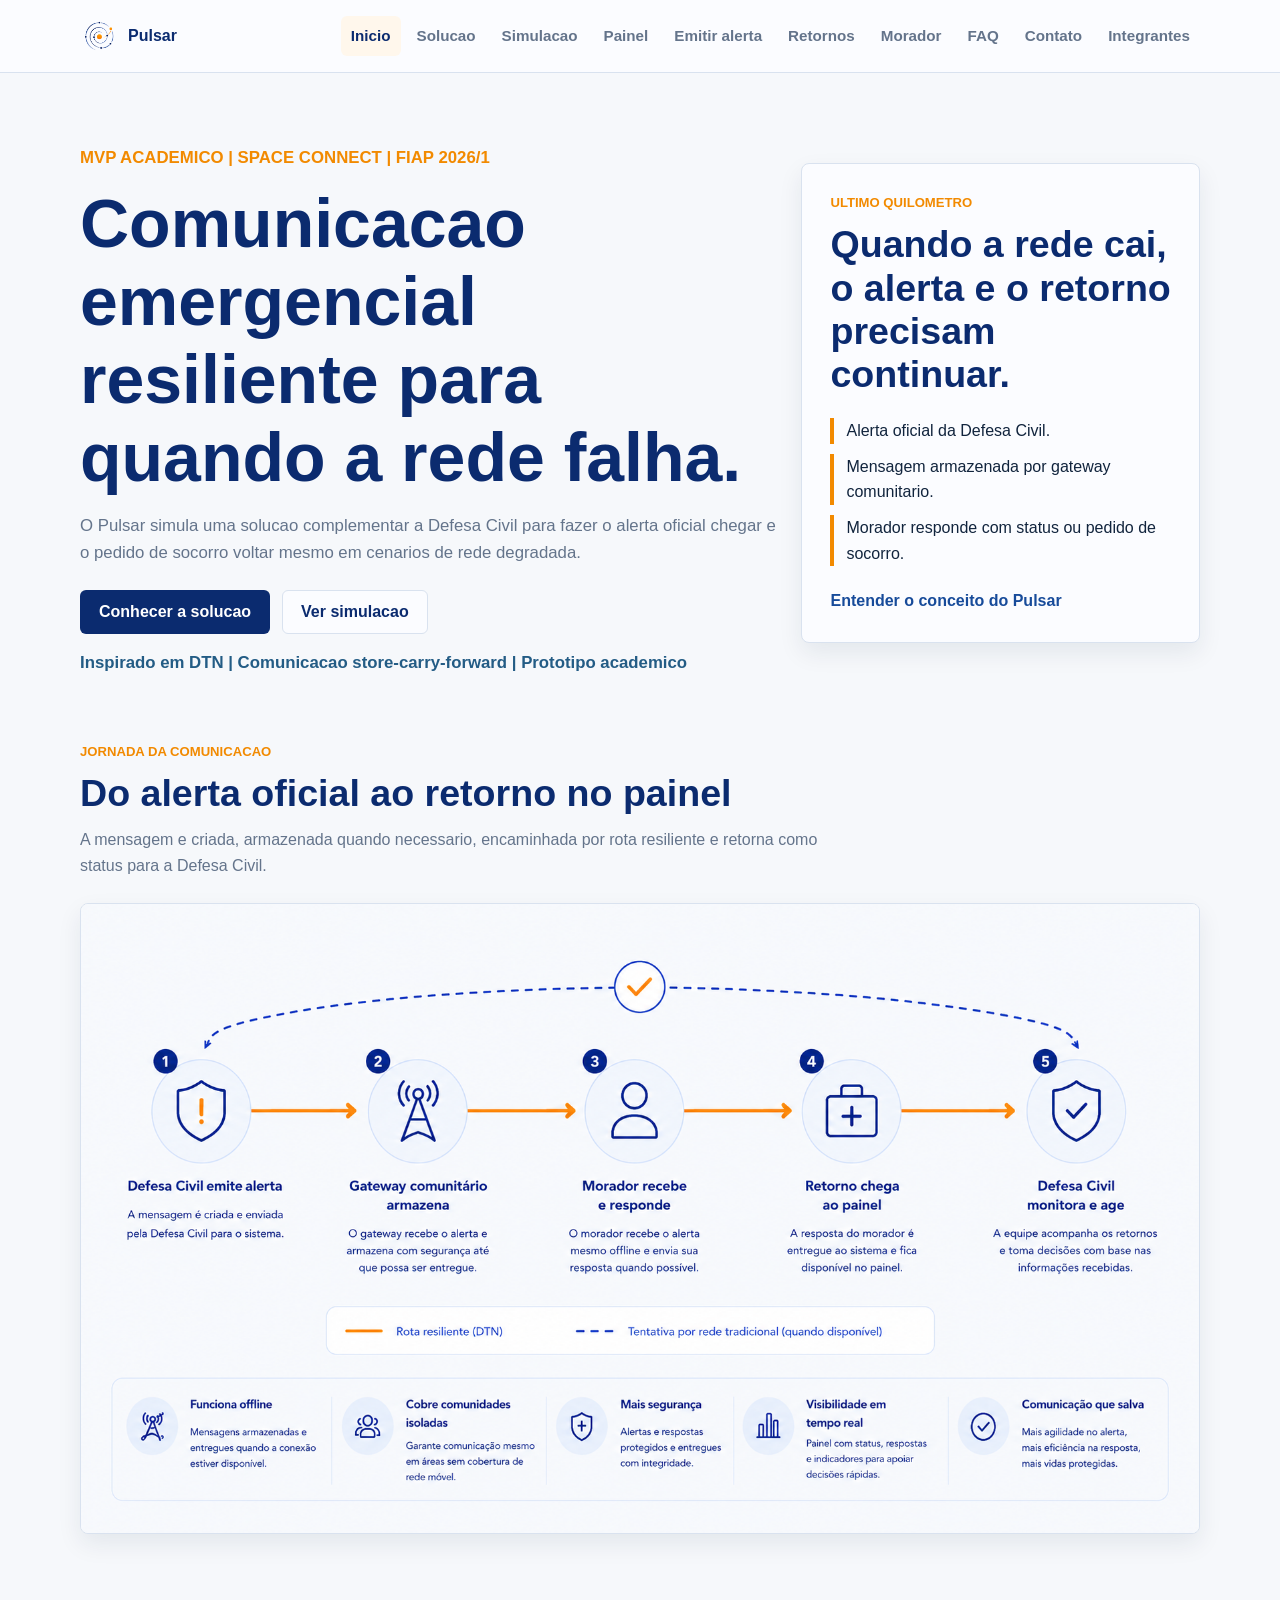
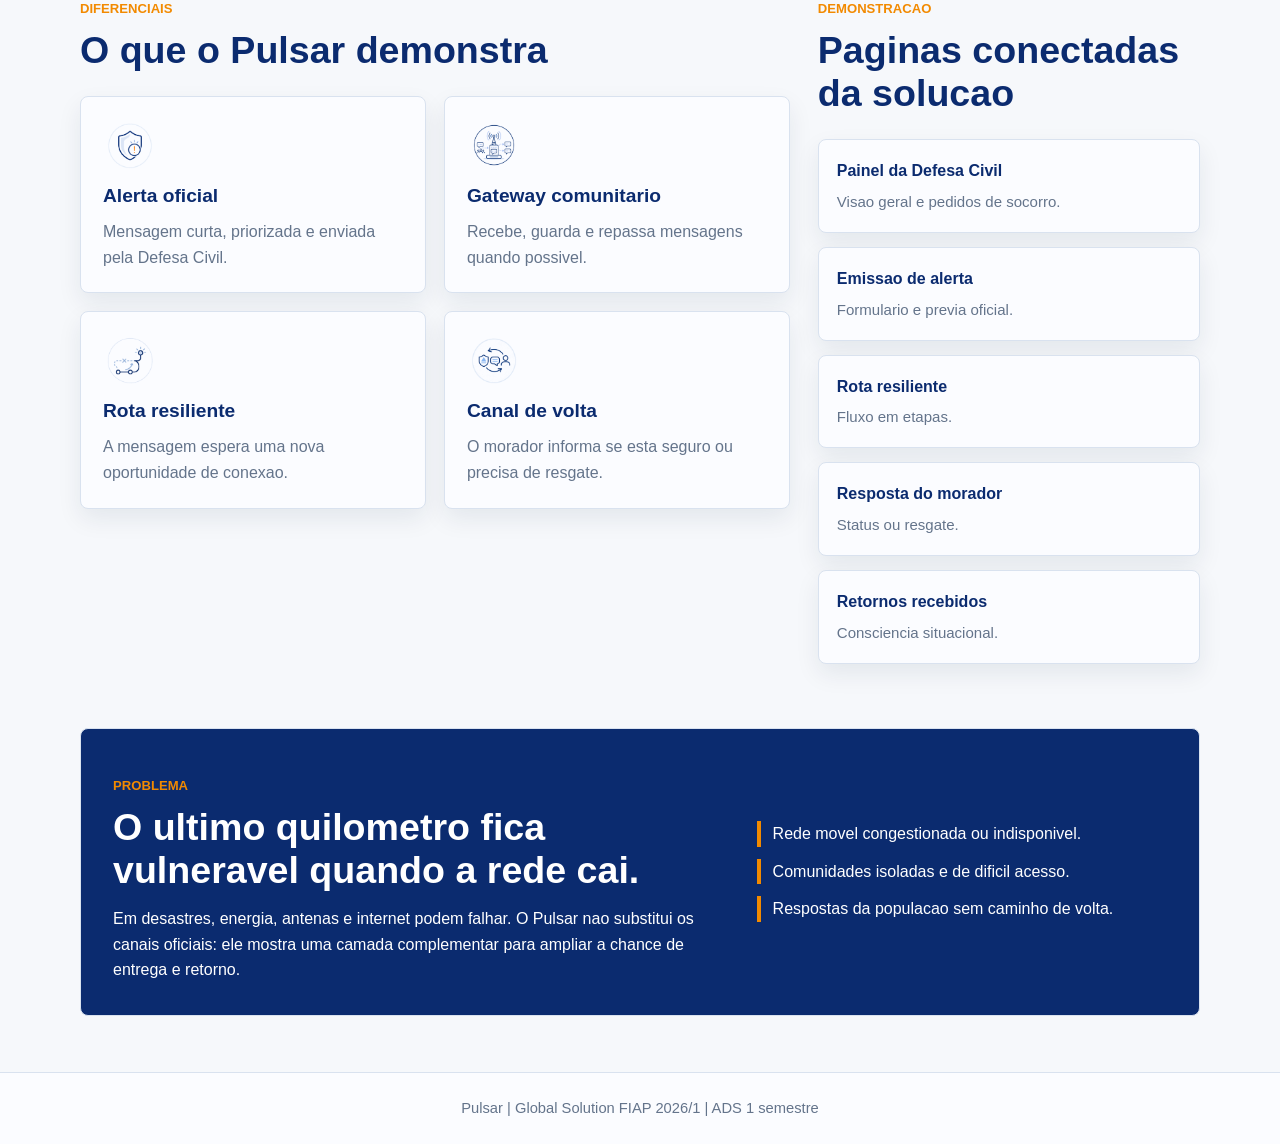
==== commit be13bb21: "ajuste de texto" ====
--- a/index.html
+++ b/index.html
@@ -169,7 +169,6 @@
 
     <footer class="site-footer">
         <p>Pulsar | Global Solution FIAP 2026/1 | ADS 1 semestre</p>
-        <p>Prototipo academico para fins de demonstracao.</p>
     </footer>
 
     <script src="js/script.js"></script>
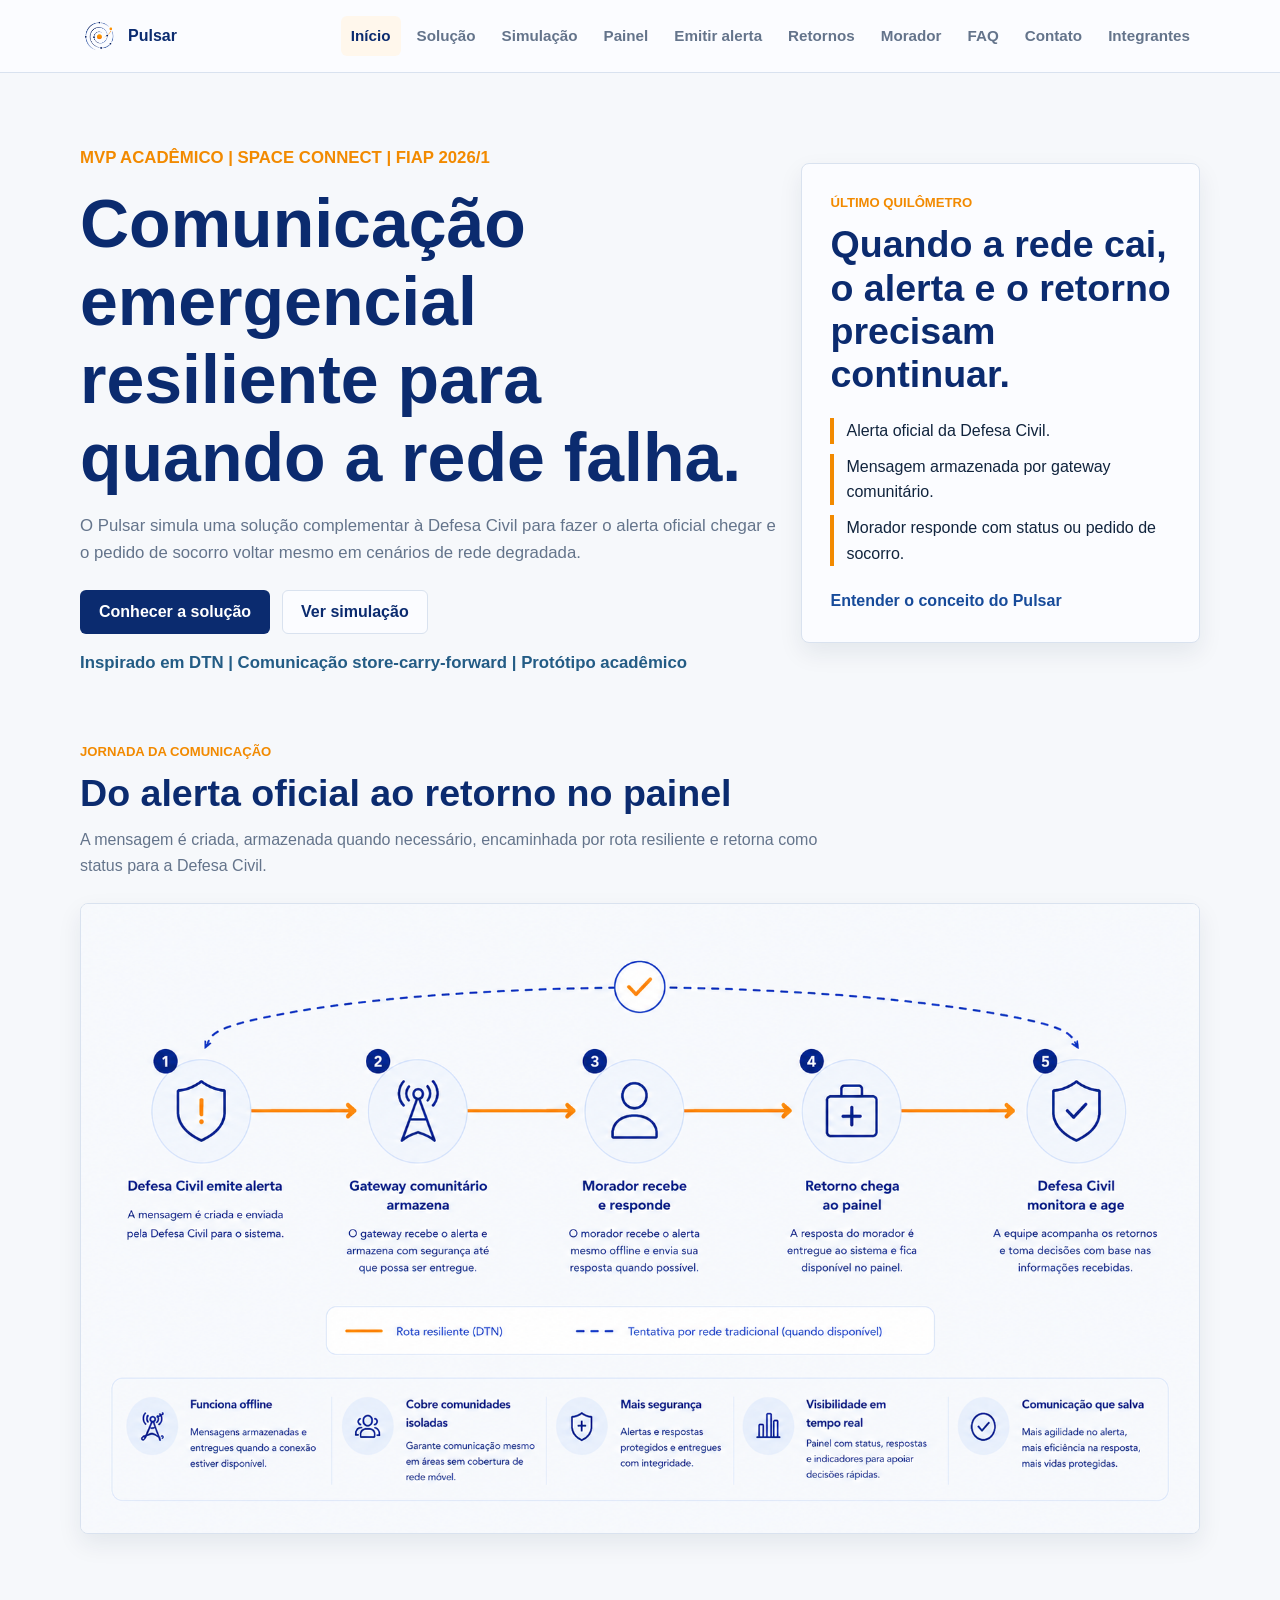
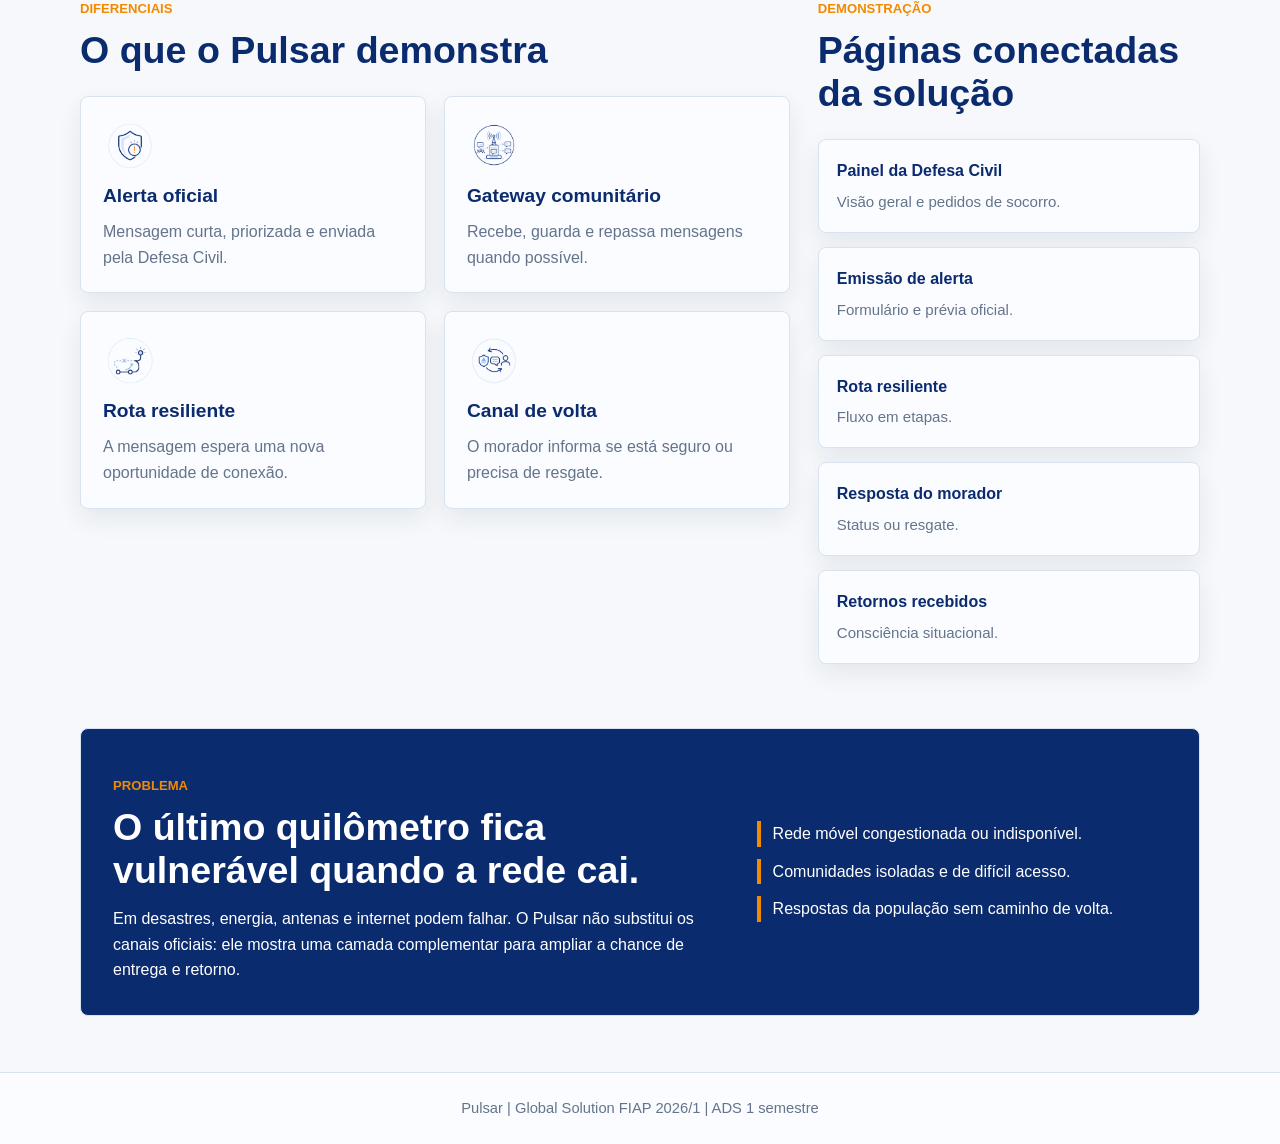
==== commit 2f38462e: "correção erros portugues" ====
--- a/index.html
+++ b/index.html
@@ -3,14 +3,14 @@
 <head>
     <meta charset="UTF-8">
     <meta name="viewport" content="width=device-width, initial-scale=1.0">
-    <title>Pulsar | Comunicacao emergencial resiliente</title>
+    <title>Pulsar | Comunicação emergencial resiliente</title>
     <link rel="stylesheet" href="css/style.css">
 </head>
 <body>
     <header class="site-header">
         <div class="nav-container">
             <a class="brand" href="index.html">
-                <img src="assets/pulsar_icone_transparente.png" alt="Icone Pulsar">
+                <img src="assets/pulsar_icone_transparente.png" alt="Ícone Pulsar">
                 <span>Pulsar</span>
             </a>
 
@@ -20,9 +20,9 @@
 
             <nav class="site-nav" id="menu-principal">
                 <ul>
-                    <li><a class="active" href="index.html">Inicio</a></li>
-                    <li><a href="pages/sobre.html">Solucao</a></li>
-                    <li><a href="pages/simulador.html">Simulacao</a></li>
+                    <li><a class="active" href="index.html">Início</a></li>
+                    <li><a href="pages/sobre.html">Solução</a></li>
+                    <li><a href="pages/simulador.html">Simulação</a></li>
                     <li><a href="pages/painel.html">Painel</a></li>
                     <li><a href="pages/emitir-alerta.html">Emitir alerta</a></li>
                     <li><a href="pages/retornos.html">Retornos</a></li>
@@ -38,27 +38,27 @@
     <main>
         <section class="hero-section home-hero">
             <article class="hero-text">
-                <p class="tag">MVP academico | Space Connect | FIAP 2026/1</p>
-                <h1>Comunicacao emergencial resiliente para quando a rede falha.</h1>
+                <p class="tag">MVP acadêmico | Space Connect | FIAP 2026/1</p>
+                <h1>Comunicação emergencial resiliente para quando a rede falha.</h1>
                 <p>
-                    O Pulsar simula uma solucao complementar a Defesa Civil para fazer o alerta oficial chegar
-                    e o pedido de socorro voltar mesmo em cenarios de rede degradada.
+                    O Pulsar simula uma solução complementar à Defesa Civil para fazer o alerta oficial chegar
+                    e o pedido de socorro voltar mesmo em cenários de rede degradada.
                 </p>
 
-                <nav class="hero-actions" aria-label="Acoes principais">
-                    <a class="btn primary" href="pages/sobre.html">Conhecer a solucao</a>
-                    <a class="btn secondary" href="pages/simulador.html">Ver simulacao</a>
+                <nav class="hero-actions" aria-label="Ações principais">
+                    <a class="btn primary" href="pages/sobre.html">Conhecer a solução</a>
+                    <a class="btn secondary" href="pages/simulador.html">Ver simulação</a>
                 </nav>
 
-                <p class="small-note">Inspirado em DTN | Comunicacao store-carry-forward | Prototipo academico</p>
+                <p class="small-note">Inspirado em DTN | Comunicação store-carry-forward | Protótipo acadêmico</p>
             </article>
 
             <aside class="home-summary" aria-label="Resumo do problema">
-                <p class="tag">Ultimo quilometro</p>
+                <p class="tag">Último quilômetro</p>
                 <h2>Quando a rede cai, o alerta e o retorno precisam continuar.</h2>
                 <ul>
                     <li>Alerta oficial da Defesa Civil.</li>
-                    <li>Mensagem armazenada por gateway comunitario.</li>
+                    <li>Mensagem armazenada por gateway comunitário.</li>
                     <li>Morador responde com status ou pedido de socorro.</li>
                 </ul>
                 <a class="text-link" href="pages/sobre.html">Entender o conceito do Pulsar</a>
@@ -67,16 +67,16 @@
 
         <section class="communication-journey" aria-labelledby="jornada-comunicacao">
             <header class="section-heading">
-                <p class="tag">Jornada da comunicacao</p>
+                <p class="tag">Jornada da comunicação</p>
                 <h2 id="jornada-comunicacao">Do alerta oficial ao retorno no painel</h2>
                 <p>
-                    A mensagem e criada, armazenada quando necessario, encaminhada por rota resiliente
+                    A mensagem é criada, armazenada quando necessário, encaminhada por rota resiliente
                     e retorna como status para a Defesa Civil.
                 </p>
             </header>
 
             <figure class="journey-image-box">
-                <img src="assets/jornada-comunicacao.png" alt="Jornada de comunicacao do Pulsar, da emissao do alerta ate o retorno no painel.">
+                <img src="assets/jornada-comunicacao.png" alt="Jornada de comunicação do Pulsar, da emissão do alerta até o retorno no painel.">
             </figure>
         </section>
 
@@ -89,46 +89,46 @@
 
                 <section class="home-feature-grid" aria-label="Diferenciais do Pulsar">
                     <article class="info-card">
-                        <img class="feature-icon" src="assets/diferencial-alerta-oficial.png" alt="Icone de alerta oficial">
+                        <img class="feature-icon" src="assets/diferencial-alerta-oficial.png" alt="Ícone de alerta oficial">
                         <h3>Alerta oficial</h3>
                         <p>Mensagem curta, priorizada e enviada pela Defesa Civil.</p>
                     </article>
 
                     <article class="info-card">
-                        <img class="feature-icon" src="assets/diferencial-gateway-comunitario.png" alt="Icone de gateway comunitario">
-                        <h3>Gateway comunitario</h3>
-                        <p>Recebe, guarda e repassa mensagens quando possivel.</p>
+                        <img class="feature-icon" src="assets/diferencial-gateway-comunitario.png" alt="Ícone de gateway comunitário">
+                        <h3>Gateway comunitário</h3>
+                        <p>Recebe, guarda e repassa mensagens quando possível.</p>
                     </article>
 
                     <article class="info-card">
-                        <img class="feature-icon" src="assets/diferencial-rota-resiliente.png" alt="Icone de rota resiliente">
+                        <img class="feature-icon" src="assets/diferencial-rota-resiliente.png" alt="Ícone de rota resiliente">
                         <h3>Rota resiliente</h3>
-                        <p>A mensagem espera uma nova oportunidade de conexao.</p>
+                        <p>A mensagem espera uma nova oportunidade de conexão.</p>
                     </article>
 
                     <article class="info-card">
-                        <img class="feature-icon" src="assets/diferencial-canal-volta.png" alt="Icone de canal de volta">
+                        <img class="feature-icon" src="assets/diferencial-canal-volta.png" alt="Ícone de canal de volta">
                         <h3>Canal de volta</h3>
-                        <p>O morador informa se esta seguro ou precisa de resgate.</p>
+                        <p>O morador informa se está seguro ou precisa de resgate.</p>
                     </article>
                 </section>
             </article>
 
             <article class="home-panel">
                 <header class="section-heading">
-                    <p class="tag">Demonstracao</p>
-                    <h2 id="jornada">Paginas conectadas da solucao</h2>
+                    <p class="tag">Demonstração</p>
+                    <h2 id="jornada">Páginas conectadas da solução</h2>
                 </header>
 
-                <nav class="journey-grid compact-links" aria-label="Paginas da demonstracao">
+                <nav class="journey-grid compact-links" aria-label="Páginas da demonstração">
                     <a class="journey-card" href="pages/painel.html">
                         <strong>Painel da Defesa Civil</strong>
-                        <span>Visao geral e pedidos de socorro.</span>
+                        <span>Visão geral e pedidos de socorro.</span>
                     </a>
 
                     <a class="journey-card" href="pages/emitir-alerta.html">
-                        <strong>Emissao de alerta</strong>
-                        <span>Formulario e previa oficial.</span>
+                        <strong>Emissão de alerta</strong>
+                        <span>Formulário e prévia oficial.</span>
                     </a>
 
                     <a class="journey-card" href="pages/simulador.html">
@@ -143,7 +143,7 @@
 
                     <a class="journey-card" href="pages/retornos.html">
                         <strong>Retornos recebidos</strong>
-                        <span>Consciencia situacional.</span>
+                        <span>Consciência situacional.</span>
                     </a>
                 </nav>
             </article>
@@ -152,17 +152,17 @@
         <section class="problem-band home-problem">
             <header>
                 <p class="tag">Problema</p>
-                <h2>O ultimo quilometro fica vulneravel quando a rede cai.</h2>
+                <h2>O último quilômetro fica vulnerável quando a rede cai.</h2>
                 <p>
-                    Em desastres, energia, antenas e internet podem falhar. O Pulsar nao substitui os canais oficiais:
+                    Em desastres, energia, antenas e internet podem falhar. O Pulsar não substitui os canais oficiais:
                     ele mostra uma camada complementar para ampliar a chance de entrega e retorno.
                 </p>
             </header>
 
             <ul>
-                <li>Rede movel congestionada ou indisponivel.</li>
-                <li>Comunidades isoladas e de dificil acesso.</li>
-                <li>Respostas da populacao sem caminho de volta.</li>
+                <li>Rede móvel congestionada ou indisponível.</li>
+                <li>Comunidades isoladas e de difícil acesso.</li>
+                <li>Respostas da população sem caminho de volta.</li>
             </ul>
         </section>
     </main>
